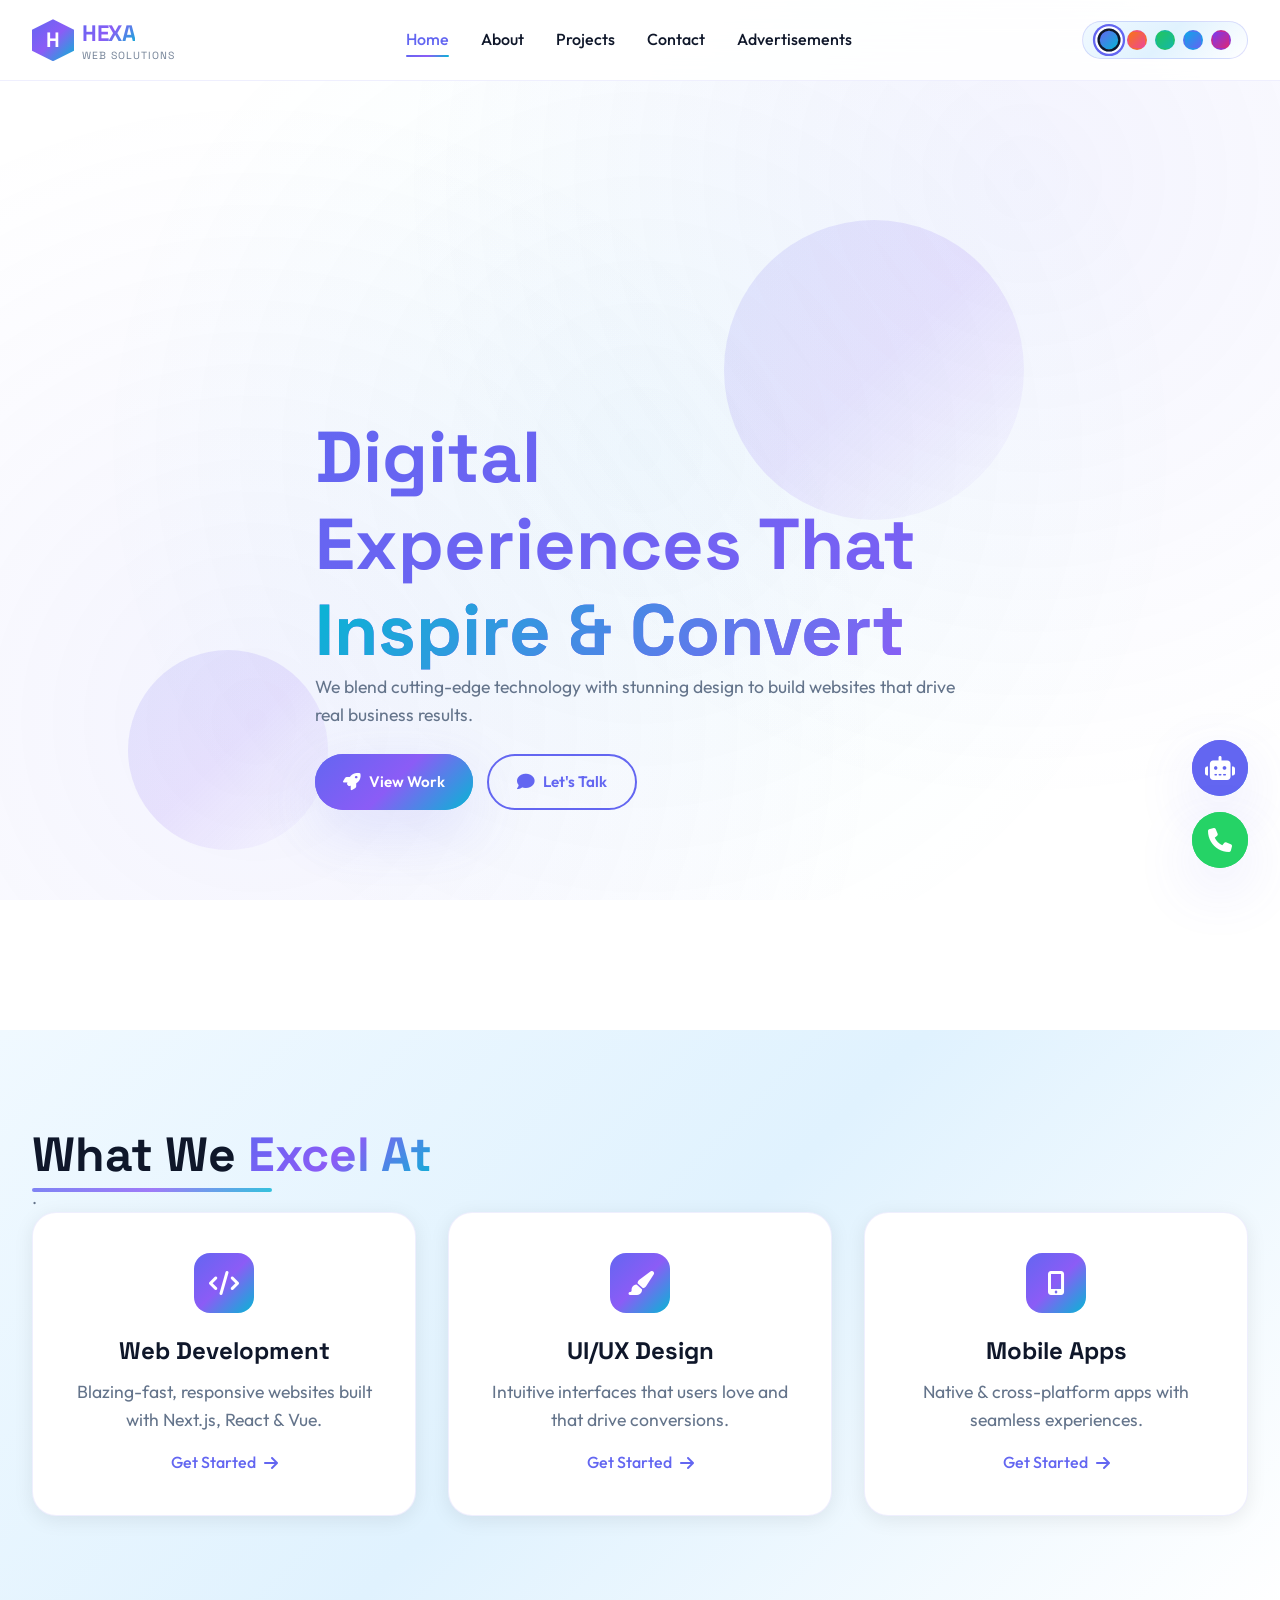
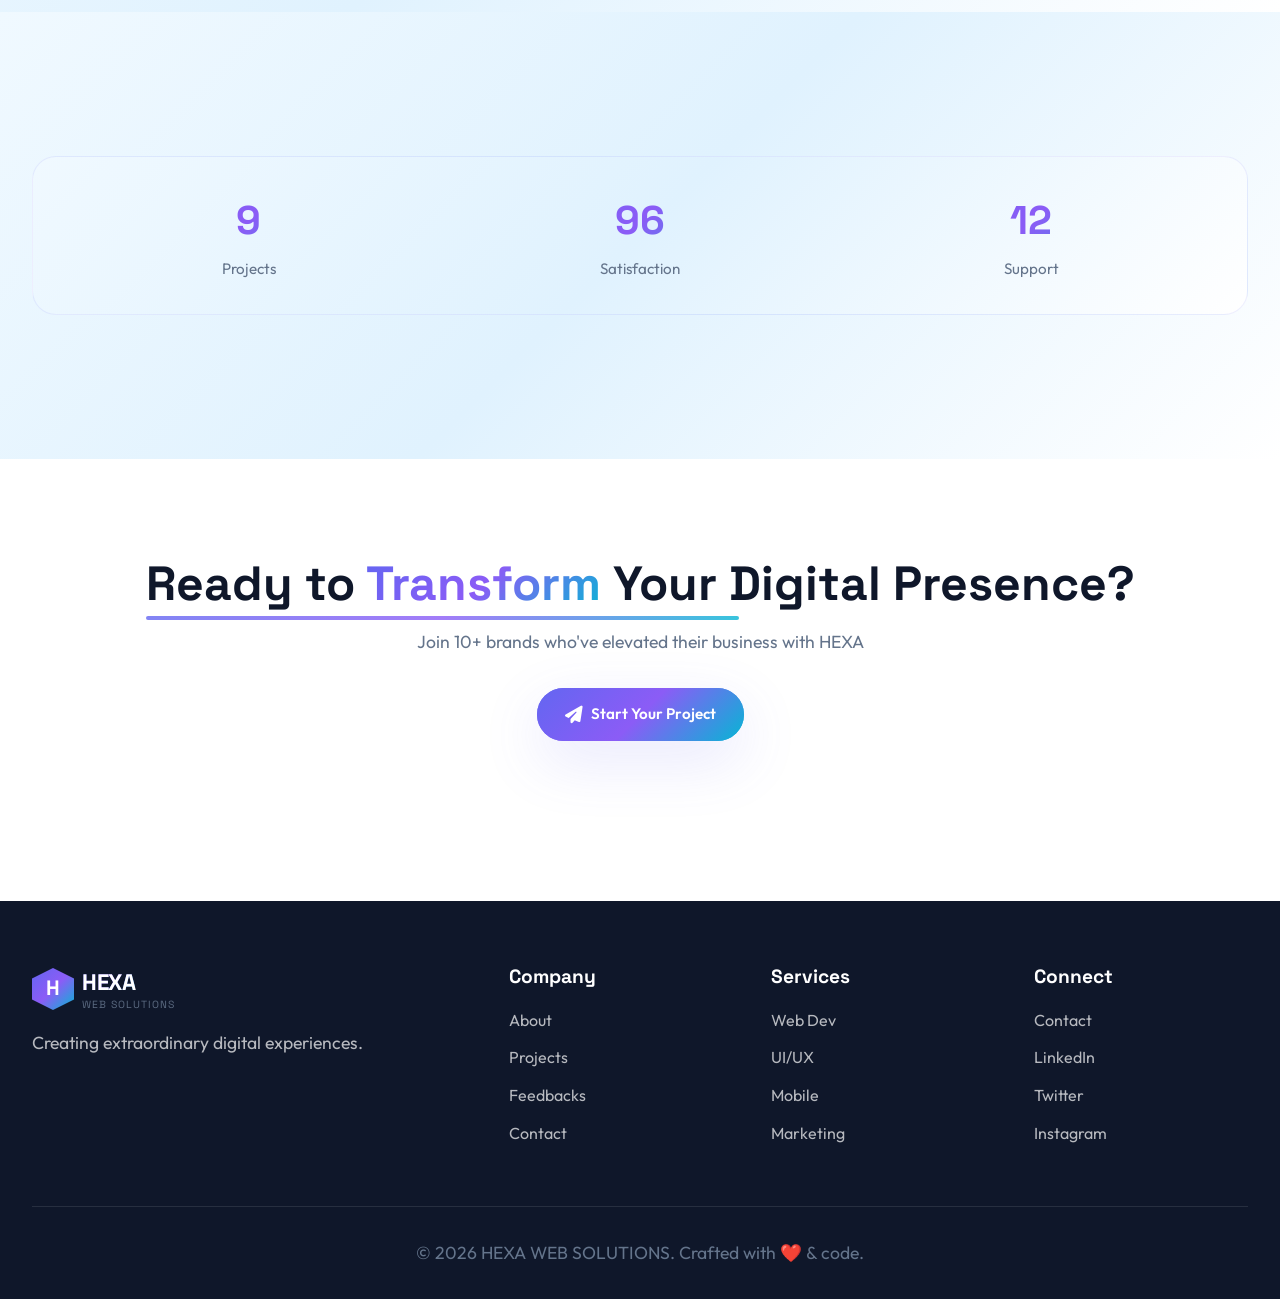
==== index.html @ c4df66e0 "Update index.html" ====
<!DOCTYPE html>
<html lang="en">
<head>
  <meta charset="UTF-8"/>
  <meta name="viewport" content="width=device-width, initial-scale=1.0"/>
  <title>HEXA WEB SOLUTIONS</title>
  <meta name="description" content="Creative web solutions that transform your digital presence."/>
  
  <!-- Fonts & Icons -->
  <link rel="stylesheet" href="https://cdnjs.cloudflare.com/ajax/libs/font-awesome/6.4.0/css/all.min.css"/>
  <link href="https://fonts.googleapis.com/css2?family=Outfit:wght@300;400;500;600;700;800&family=Space+Grotesk:wght@400;500;600;700&display=swap" rel="stylesheet"/>
  
  <!-- Styles -->
  <link rel="stylesheet" href="style.css"/>
  <link rel="icon" href="data:image/svg+xml,<svg xmlns='http://www.w3.org/2000/svg' viewBox='0 0 100 100'><polygon points='50,5 95,27 95,73 50,95 5,73 5,27' fill='%236366f1'/><text x='50' y='58' font-family='Arial' font-size='40' fill='white' text-anchor='middle' font-weight='bold'>H</text></svg>"/>
</head>
<body>
  <!-- Loader -->
  <div class="loader">
    <div class="loader-content">
      <div class="loader-logo"></div>
      <div class="loader-text">HEXA WEB SOLUTIONS</div>
    </div>
  </div>

  <!-- Animated Background -->
  <div class="particles"></div>

  <!-- Header with Custom CSS Logo -->
  <header>
    <div class="container">
      <nav>
        <a href="index.html" class="logo-custom">
          <div class="logo-hexagon"></div>
          <div>
            <span class="logo-text-custom">HEXA</span>
            <span class="logo-tagline">Web Solutions</span>
          </div>
        </a>
        <ul class="nav-links">
          <li><a href="index.html" class="active">Home</a></li>
          <li><a href="about.html">About</a></li>
          <li><a href="projects.html">Projects</a></li>
          <li><a href="contact.html">Contact</a></li>
         <li><a href="advertisements.html">Advertisements</a></li>
        </ul>
        <div class="theme-switcher" title="Theme: Press 1-5 or Ctrl+T">
          <div class="theme-dot aurora active" title="Aurora (1)"></div>
          <div class="theme-dot sunset" title="Sunset (2)"></div>
          <div class="theme-dot forest" title="Forest (3)"></div>
          <div class="theme-dot ocean" title="Ocean (4)"></div>
          <div class="theme-dot royal" title="Royal (5)"></div>
        </div>
        <div class="mobile-toggle">
          <span></span><span></span><span></span>
        </div>
      </nav>
    </div>
  </header>

  <!-- Streamlined Hero Section -->
  <section class="hero">
    <div class="hero-shapes">
      <div class="shape"></div>
      <div class="shape"></div>
    </div>
    <div class="container">
      <div class="hero-content-compact">
        <h1 data-animate>Digital Experiences That <span style="background:linear-gradient(135deg,var(--accent),var(--secondary));-webkit-background-clip:text;-webkit-text-fill-color:transparent">Inspire & Convert</span></h1>
        <p data-animate style="animation-delay:0.2s">We blend cutting-edge technology with stunning design to build websites that drive real business results.</p>
        <div class="hero-buttons-compact" data-animate style="animation-delay:0.4s">
          <a href="projects.html" class="btn btn-primary">
            <i class="fas fa-rocket"></i> View Work
          </a>
          <a href="contact.html" class="btn btn-secondary">
            <i class="fas fa-comment"></i> Let's Talk
          </a>
        </div>
      </div>
    </div>
  </section>

  <!-- Services Section -->
  <section class="services">
    <div class="container">
      <div class="section-header">
        <h2 data-animate>What We <span style="background:var(--gradient-1);-webkit-background-clip:text;-webkit-text-fill-color:transparent">Excel At</span></h2>
        <p data-animate style="animation-delay:0.2s">.</p>
      </div>
      <div class="grid">
        <div class="card service-card" data-animate>
          <div class="card-icon"><i class="fas fa-code"></i></div>
          <h3>Web Development</h3>
          <p>Blazing-fast, responsive websites built with Next.js, React & Vue.</p>
          <a href="contact.html" class="project-link">Get Started <i class="fas fa-arrow-right"></i></a>
        </div>
        <div class="card service-card" data-animate style="animation-delay:0.1s">
          <div class="card-icon"><i class="fas fa-paint-brush"></i></div>
          <h3>UI/UX Design</h3>
          <p>Intuitive interfaces that users love and that drive conversions.</p>
          <a href="contact.html" class="project-link">Get Started <i class="fas fa-arrow-right"></i></a>
        </div>
        <div class="card service-card" data-animate style="animation-delay:0.2s">
          <div class="card-icon"><i class="fas fa-mobile-alt"></i></div>
          <h3>Mobile Apps</h3>
          <p>Native & cross-platform apps with seamless experiences.</p>
          <a href="contact.html" class="project-link">Get Started <i class="fas fa-arrow-right"></i></a>
        </div>
      </div>
    </div>
  </section>

  <!-- Quick Stats (Compact) -->
  <section style="background:var(--gradient-2)">
    <div class="container">
      <div class="stats-bar" data-animate style="grid-template-columns:repeat(3,1fr)">
        <div class="stat-item">
          <div class="stat-number" data-count="10+">0</div>
          <div class="stat-label">Projects</div>
        </div>
        <div class="stat-item">
          <div class="stat-number" data-count="98%">0%</div>
          <div class="stat-label">Satisfaction</div>
        </div>
        <div class="stat-item">
          <div class="stat-number" data-count="13">0</div>
          <div class="stat-label">Support</div>
        </div>
      </div>
    </div>
  </section>

  <!-- CTA Section -->
  <section style="text-align:center">
    <div class="container">
      <div data-animate>
        <h2 style="margin-bottom:1rem">Ready to <span style="background:var(--gradient-1);-webkit-background-clip:text;-webkit-text-fill-color:transparent">Transform</span> Your Digital Presence?</h2>
        <p style="max-width:550px;margin:0 auto 2rem">Join 10+ brands who've elevated their business with HEXA</p>
        <a href="contact.html" class="btn btn-primary">
          <i class="fas fa-paper-plane"></i> Start Your Project
        </a>
      </div>
    </div>
  </section>

  <!-- Footer -->
  <footer>
    <div class="container">
      <div class="footer-content">
        <div class="footer-brand">
          <a href="index.html" class="logo-custom">
            <div class="logo-hexagon"></div>
            <div>
              <span class="logo-text-custom">HEXA</span>
              <span class="logo-tagline">Web Solutions</span>
            </div>
          </a>
          <p style="color:rgba(255,255,255,0.7);margin-top:1rem">Creating extraordinary digital experiences.</p>
        </div>
        <div class="footer-links">
          <h4>Company</h4>
          <ul>
            <li><a href="about.html">About</a></li>
            <li><a href="projects.html">Projects</a></li>
            <li><a href="feedbacks.html">Feedbacks</a></li>
            <li><a href="contact.html">Contact</a></li>
          </ul>
        </div>
        <div class="footer-links">
          <h4>Services</h4>
          <ul>
            <li><a href="about.html">Web Dev</a></li>
            <li><a href="about.html">UI/UX</a></li>
            <li><a href="about.html">Mobile</a></li>
            <li><a href="about.html">Marketing</a></li>
          </ul>
        </div>
        <div class="footer-links">
          <h4>Connect</h4>
          <ul>
            <li><a href="contact.html">Contact</a></li>
            <li><a href="#">LinkedIn</a></li>
            <li><a href="#">Twitter</a></li>
            <li><a href="#">Instagram</a></li>
          </ul>
        </div>
      </div>
      <div class="footer-bottom">
        <p>&copy; 2026 HEXA WEB SOLUTIONS. Crafted with ❤️ & code.</p>
      </div>
    </div>
  </footer>

  <!-- Floating Actions -->
  <div class="fab-container">
    <button class="fab chatbot"><i class="fas fa-robot"></i></button>
 <button class="fab whatsapp"><i class="fa fa-phone"></i></button>
  </div>

  <!-- Chatbot -->
  <div class="chatbot-modal">
    <div class="chatbot-header">
      <h4><i class="fas fa-robot"></i> HEXA Bot</h4>
      <button class="chatbot-close">&times;</button>
    </div>
    <div class="chatbot-body">
      <div class="chat-message bot">👋 Hi! I'm HEXA Bot. How can I help?</div>
    </div>
    <div class="chatbot-input">
      <input type="text" placeholder="Type..."/>
      <button><i class="fas fa-paper-plane"></i></button>
    </div>
  </div>

  <!-- Scripts -->
  <script src="themes.js"></script>
  <script src="script.js"></script>
</body>
</html>
---- style.css ----
/* ========================================
   HEXA WEB SOLUTIONS - COMPLETE STYLESHEET
   ======================================== */
@import url('https://fonts.googleapis.com/css2?family=Outfit:wght@300;400;500;600;700;800&family=Space+Grotesk:wght@400;500;600;700&display=swap');

/* ========== THEME VARIABLES ========== */
:root {
  --primary: #6366f1;
  --primary-dark: #4f46e5;
  --secondary: #8b5cf6;
  --accent: #06b6d4;
  --accent-2: #14b8a6;
  --dark: #0f172a;
  --light: #f8fafc;
  --white: #ffffff;
  --gray: #64748b;
  --success: #10b981;
  --warning: #f59e0b;
  --danger: #ef4444;
  --gradient-1: linear-gradient(135deg, #6366f1, #8b5cf6, #06b6d4);
  --gradient-2: linear-gradient(135deg, #f0f9ff, #e0f2fe, #ffffff);
  --gradient-3: linear-gradient(135deg, #6366f122, #8b5cf622, transparent);
  --shadow-sm: 0 2px 4px rgba(0,0,0,0.05);
  --shadow: 0 4px 20px rgba(0,0,0,0.08);
  --shadow-lg: 0 20px 60px rgba(99,102,241,0.15);
  --shadow-glow: 0 0 40px rgba(99,102,241,0.3);
  --primary-rgb: 99, 102, 241;
  --accent-rgb: 6, 182, 212;
  --radius: 16px;
  --radius-lg: 24px;
  --radius-xl: 32px;
  --transition: all 0.4s cubic-bezier(0.175, 0.885, 0.32, 1.275);
  --transition-sm: all 0.2s ease;
}

/* ========== THEME VARIANTS ========== */
[data-theme="sunset"] {
  --primary: #f97316; --primary-dark: #ea580c; --secondary: #ec4899; --accent: #fbbf24; --accent-2: #f59e0b;
  --dark: #1e1b4b; --gradient-1: linear-gradient(135deg, #f97316, #ec4899, #fbbf24);
  --gradient-2: linear-gradient(135deg, #fff7ed, #fef3c7, #ffffff);
  --gradient-3: linear-gradient(135deg, #f9731622, #ec489922, transparent);
  --shadow-glow: 0 0 40px rgba(249, 115, 22, 0.3); --shadow-lg: 0 20px 60px rgba(249, 115, 22, 0.15);
  --primary-rgb: 249, 115, 22; --accent-rgb: 251, 191, 36;
}
[data-theme="forest"] {
  --primary: #22c55e; --primary-dark: #16a34a; --secondary: #14b8a6; --accent: #84cc16; --accent-2: #65a30d;
  --dark: #022c22; --gradient-1: linear-gradient(135deg, #22c55e, #14b8a6, #84cc16);
  --gradient-2: linear-gradient(135deg, #f0fdf4, #dcfce7, #ffffff);
  --gradient-3: linear-gradient(135deg, #22c55e22, #14b8a622, transparent);
  --shadow-glow: 0 0 40px rgba(34, 197, 94, 0.3); --shadow-lg: 0 20px 60px rgba(34, 197, 94, 0.15);
  --primary-rgb: 34, 197, 94; --accent-rgb: 132, 204, 22;
}
[data-theme="ocean"] {
  --primary: #0ea5e9; --primary-dark: #0284c7; --secondary: #6366f1; --accent: #22d3ee; --accent-2: #06b6d4;
  --dark: #0c1929; --gradient-1: linear-gradient(135deg, #0ea5e9, #6366f1, #22d3ee);
  --gradient-2: linear-gradient(135deg, #f0f9ff, #e0f2fe, #ffffff);
  --gradient-3: linear-gradient(135deg, #0ea5e922, #6366f122, transparent);
  --shadow-glow: 0 0 40px rgba(14, 165, 233, 0.3); --shadow-lg: 0 20px 60px rgba(14, 165, 233, 0.15);
  --primary-rgb: 14, 165, 233; --accent-rgb: 34, 211, 238;
}
[data-theme="royal"] {
  --primary: #7c3aed; --primary-dark: #6d28d9; --secondary: #db2777; --accent: #f472b6; --accent-2: #ec4899;
  --dark: #1e1b3a; --gradient-1: linear-gradient(135deg, #7c3aed, #db2777, #f472b6);
  --gradient-2: linear-gradient(135deg, #faf5ff, #f3e8ff, #ffffff);
  --gradient-3: linear-gradient(135deg, #7c3aed22, #db277722, transparent);
  --shadow-glow: 0 0 40px rgba(124, 58, 237, 0.3); --shadow-lg: 0 20px 60px rgba(124, 58, 237, 0.15);
  --primary-rgb: 124, 58, 237; --accent-rgb: 244, 114, 182;
}

/* ========== RESET & BASE ========== */
* { margin: 0; padding: 0; box-sizing: border-box; }
html { scroll-behavior: smooth; }
body {
  font-family: 'Outfit', sans-serif;
  background: var(--white);
  color: var(--dark);
  line-height: 1.6;
  overflow-x: hidden;
  position: relative;
}
body::before {
  content: ''; position: fixed; top: 0; left: 0; width: 100%; height: 100%;
  background: radial-gradient(circle at 20% 80%, rgba(var(--primary-rgb), 0.08) 0%, transparent 50%),
              radial-gradient(circle at 80% 20%, rgba(var(--primary-rgb), 0.08) 0%, transparent 50%),
              radial-gradient(circle at 50% 50%, rgba(var(--accent-rgb), 0.05) 0%, transparent 70%);
  pointer-events: none; z-index: -1; transition: background 0.5s ease;
}
h1, h2, h3, h4, h5, h6 { font-family: 'Space Grotesk', sans-serif; font-weight: 700; line-height: 1.2; }
h1 { font-size: clamp(2.5rem, 8vw, 4.5rem); background: var(--gradient-1); -webkit-background-clip: text; -webkit-text-fill-color: transparent; background-clip: text; animation: gradientShift 8s ease infinite; background-size: 300% 300%; }
@keyframes gradientShift { 0%, 100% { background-position: 0% 50%; } 50% { background-position: 100% 50%; } }
h2 { font-size: clamp(2rem, 5vw, 3rem); color: var(--dark); position: relative; display: inline-block; }
h2::after { content: ''; position: absolute; bottom: -8px; left: 0; width: 60%; height: 4px; background: var(--gradient-1); border-radius: 2px; opacity: 0.8; }
p { color: var(--gray); font-size: 1.1rem; }
a { text-decoration: none; color: inherit; transition: var(--transition-sm); }

/* ========== LAYOUT ========== */
.container { max-width: 1400px; margin: 0 auto; padding: 0 2rem; }
section { padding: 6rem 0; }
.grid { display: grid; gap: 2rem; grid-template-columns: repeat(auto-fit, minmax(300px, 1fr)); }

/* ========== HEADER & NAV ========== */
header { position: fixed; top: 0; left: 0; right: 0; z-index: 1000; padding: 1rem 0; transition: var(--transition); background: rgba(255,255,255,0.9); backdrop-filter: blur(20px); border-bottom: 1px solid rgba(var(--primary-rgb), 0.1); }
header.scrolled { padding: 0.75rem 0; box-shadow: var(--shadow); }
nav { display: flex; justify-content: space-between; align-items: center; }
.logo-custom { display: flex; align-items: center; gap: 0.5rem; font-family: 'Space Grotesk', sans-serif; font-weight: 800; font-size: 1.4rem; text-decoration: none; color: var(--dark); }
.logo-hexagon { width: 42px; height: 42px; position: relative; display: flex; align-items: center; justify-content: center; background: var(--gradient-1); clip-path: polygon(50% 0%, 100% 25%, 100% 75%, 50% 100%, 0% 75%, 0% 25%); transition: var(--transition); box-shadow: var(--shadow-glow); }
.logo-hexagon::before { content: 'H'; color: white; font-weight: 800; font-size: 1.3rem; font-family: 'Space Grotesk', sans-serif; }
.logo-hexagon:hover { transform: rotate(30deg) scale(1.1); box-shadow: 0 0 60px rgba(var(--primary-rgb), 0.6); }
.logo-text-custom { background: var(--gradient-1); -webkit-background-clip: text; -webkit-text-fill-color: transparent; background-clip: text; letter-spacing: -0.5px; }
.logo-tagline { display: block; font-size: 0.65rem; font-weight: 400; color: var(--gray); letter-spacing: 1px; text-transform: uppercase; margin-top: -4px; opacity: 0.9; }
.nav-links { display: flex; gap: 2rem; list-style: none; }
.nav-links a { font-weight: 500; position: relative; padding: 0.5rem 0; color: var(--dark); }
.nav-links a::after { content: ''; position: absolute; bottom: 0; left: 0; width: 0; height: 2px; background: var(--gradient-1); transition: var(--transition-sm); border-radius: 2px; }
.nav-links a:hover::after, .nav-links a.active::after { width: 100%; }
.nav-links a:hover, .nav-links a.active { color: var(--primary); }
.theme-switcher { display: flex; align-items: center; gap: 0.5rem; padding: 0.5rem 1rem; border-radius: 50px; background: var(--gradient-2); border: 1px solid rgba(var(--primary-rgb), 0.2); }
.theme-dot { width: 20px; height: 20px; border-radius: 50%; cursor: pointer; border: 2px solid transparent; transition: var(--transition-sm); }
.theme-dot.active { border-color: var(--dark); transform: scale(1.15); box-shadow: 0 0 0 2px var(--white), 0 0 0 4px var(--primary); }
.theme-dot.aurora { background: linear-gradient(135deg, #6366f1, #06b6d4); }
.theme-dot.sunset { background: linear-gradient(135deg, #f97316, #ec4899); }
.theme-dot.forest { background: linear-gradient(135deg, #22c55e, #14b8a6); }
.theme-dot.ocean { background: linear-gradient(135deg, #0ea5e9, #6366f1); }
.theme-dot.royal { background: linear-gradient(135deg, #7c3aed, #db2777); }
.mobile-toggle { display: none; flex-direction: column; gap: 5px; cursor: pointer; padding: 0.5rem; }
.mobile-toggle span { width: 25px; height: 3px; background: var(--dark); border-radius: 3px; transition: var(--transition-sm); }

/* ========== HERO ========== */
.hero { min-height: 100vh; display: flex; align-items: center; padding: 8rem 0 4rem; position: relative; overflow: hidden; }
.hero-content-compact { max-width: 650px; animation: fadeInUp 1s ease; }
@keyframes fadeInUp { from { opacity: 0; transform: translateY(40px); } to { opacity: 1; transform: translateY(0); } }
.hero-buttons-compact { display: flex; gap: 0.875rem; flex-wrap: wrap; margin-top: 1.5rem; }
.hero-shapes { position: absolute; width: 100%; height: 100%; top: 0; left: 0; pointer-events: none; }
.shape { position: absolute; border-radius: 50%; background: var(--gradient-3); animation: pulse 4s ease-in-out infinite; }
.shape:nth-child(1) { width: 300px; height: 300px; top: 10%; right: 20%; animation-delay: 0s; }
.shape:nth-child(2) { width: 200px; height: 200px; bottom: 20%; left: 10%; animation-delay: 2s; }
@keyframes pulse { 0%, 100% { transform: scale(1); opacity: 0.5; } 50% { transform: scale(1.2); opacity: 0.8; } }

/* ========== BUTTONS ========== */
.btn { display: inline-flex; align-items: center; gap: 0.5rem; padding: 0.875rem 1.75rem; border-radius: 50px; font-weight: 600; font-size: 0.95rem; cursor: pointer; transition: var(--transition); border: none; position: relative; overflow: hidden; }
.btn::before { content: ''; position: absolute; top: 0; left: -100%; width: 100%; height: 100%; background: var(--gradient-1); transition: var(--transition); z-index: -1; }
.btn-primary { background: var(--gradient-1); color: white; box-shadow: var(--shadow-lg); }
.btn-primary:hover { transform: translateY(-3px); box-shadow: 0 25px 80px rgba(var(--primary-rgb), 0.4); }
.btn-primary::before { left: 0; }
.btn-secondary { background: transparent; color: var(--primary); border: 2px solid var(--primary); }
.btn-secondary:hover { background: var(--primary); color: white; transform: translateY(-3px); }
.btn i { font-size: 1.1rem; }

/* ========== STATS ========== */
.stats-bar { display: grid; grid-template-columns: repeat(3, 1fr); gap: 1.5rem; padding: 2rem; background: var(--gradient-2); border-radius: var(--radius-lg); margin: 3rem 0; border: 1px solid rgba(var(--primary-rgb), 0.1); }
.stat-item { text-align: center; }
.stat-number { font-size: 2.5rem; font-weight: 700; background: var(--gradient-1); -webkit-background-clip: text; -webkit-text-fill-color: transparent; font-family: 'Space Grotesk', sans-serif; }
.stat-label { color: var(--gray); font-size: 0.95rem; margin-top: 0.25rem; }

/* ========== CARDS ========== */
.card { background: var(--white); border-radius: var(--radius-lg); padding: 2rem; box-shadow: var(--shadow); transition: var(--transition); border: 1px solid rgba(var(--primary-rgb), 0.1); position: relative; overflow: hidden; }
.card::before { content: ''; position: absolute; top: 0; left: 0; right: 0; height: 4px; background: var(--gradient-1); transform: scaleX(0); transition: var(--transition-sm); transform-origin: left; }
.card:hover { transform: translateY(-8px); box-shadow: var(--shadow-lg); }
.card:hover::before { transform: scaleX(1); }
.card-icon { width: 60px; height: 60px; border-radius: 16px; background: var(--gradient-1); display: flex; align-items: center; justify-content: center; margin-bottom: 1.5rem; font-size: 1.5rem; color: white; }
.card h3 { font-size: 1.5rem; margin-bottom: 0.75rem; color: var(--dark); }
.services { background: var(--gradient-2); }
.service-card { text-align: center; padding: 2.5rem 2rem; }
.service-card .card-icon { margin: 0 auto 1.5rem; }
.project-link { display: inline-flex; align-items: center; gap: 0.5rem; color: var(--primary); font-weight: 500; margin-top: 1rem; }
.project-link:hover { gap: 0.75rem; }

/* ========== PROJECTS ========== */
.project-filters { display: flex; justify-content: center; gap: 0.75rem; flex-wrap: wrap; margin-bottom: 2.5rem; }
.filter-btn { padding: 0.625rem 1.5rem; border-radius: 25px; border: 2px solid rgba(var(--primary-rgb), 0.3); background: transparent; color: var(--dark); font-weight: 500; cursor: pointer; transition: var(--transition-sm); font-size: 0.9rem; }
.filter-btn.active, .filter-btn:hover { background: var(--gradient-1); color: white; border-color: transparent; transform: translateY(-2px); }
.project-grid { display: grid; grid-template-columns: repeat(auto-fit, minmax(320px, 1fr)); gap: 2rem; }
.project-card { border-radius: var(--radius-lg); overflow: hidden; background: var(--white); border: 1px solid rgba(var(--primary-rgb), 0.1); transition: var(--transition); position: relative; }
.project-card:hover { transform: translateY(-8px); box-shadow: var(--shadow-lg); border-color: var(--primary); }
.project-thumb { position: relative; height: 220px; background: var(--gradient-1); display: flex; align-items: center; justify-content: center; color: white; font-size: 3.5rem; overflow: hidden; }
.project-thumb::after { content: ''; position: absolute; inset: 0; background: linear-gradient(to top, rgba(15,23,42,0.9), transparent 60%); opacity: 0; transition: var(--transition-sm); }
.project-card:hover .project-thumb::after { opacity: 1; }
.project-overlay { position: absolute; bottom: 0; left: 0; right: 0; padding: 1.5rem; color: white; transform: translateY(20px); opacity: 0; transition: var(--transition); }
.project-card:hover .project-overlay { transform: translateY(0); opacity: 1; }
.project-overlay h4 { font-size: 1.3rem; margin-bottom: 0.5rem; }
.project-overlay p { color: rgba(255,255,255,0.9); font-size: 0.95rem; margin-bottom: 1rem; }
.project-overlay .btn { padding: 0.5rem 1.25rem; font-size: 0.85rem; background: white; color: var(--primary); }
.project-info { padding: 1.5rem; }
.project-info h3 { font-size: 1.3rem; color: var(--dark); margin-bottom: 0.75rem; }
.project-info p { font-size: 0.95rem; margin-bottom: 1rem; }
.project-meta { display: flex; gap: 1rem; flex-wrap: wrap; margin-bottom: 1rem; }
.project-meta span { padding: 0.25rem 0.75rem; background: rgba(var(--primary-rgb), 0.1); color: var(--primary); border-radius: 15px; font-size: 0.8rem; font-weight: 500; }

/* ========== CONTACT ========== */
.contact-hero { text-align: center; padding: 2rem 0 4rem; }
.contact-grid { display: grid; grid-template-columns: 1fr 1.2fr; gap: 4rem; align-items: start; }
.contact-sidebar { position: sticky; top: 100px; display: flex; flex-direction: column; gap: 2rem; }
.contact-cards { display: grid; gap: 1rem; }
.contact-card { display: flex; align-items: flex-start; gap: 1.25rem; padding: 1.25rem; border-radius: var(--radius); background: var(--white); border: 1px solid rgba(var(--primary-rgb), 0.1); transition: var(--transition); cursor: pointer; }
.contact-card:hover { transform: translateX(6px); border-color: var(--primary); box-shadow: var(--shadow); }
.contact-card-icon { width: 48px; height: 48px; border-radius: 14px; background: var(--gradient-1); display: flex; align-items: center; justify-content: center; color: white; font-size: 1.2rem; flex-shrink: 0; }
.contact-card-info span:first-child { display: block; font-weight: 600; color: var(--dark); margin-bottom: 0.25rem; }
.contact-card-info span:last-child { color: var(--gray); font-size: 0.95rem; }
.contact-form { background: var(--white); border-radius: var(--radius-lg); padding: 2.5rem; box-shadow: var(--shadow); border: 1px solid rgba(var(--primary-rgb), 0.1); }
.contact-form h3 { margin-bottom: 1.5rem; color: var(--dark); }
.form-row { display: grid; grid-template-columns: 1fr 1fr; gap: 1.5rem; }
.form-group { margin-bottom: 1.25rem; }
.form-group label { display: block; margin-bottom: 0.5rem; font-weight: 500; color: var(--dark); font-size: 0.95rem; }
.form-group input, .form-group select, .form-group textarea { width: 100%; padding: 1rem 1.25rem; border: 2px solid rgba(var(--primary-rgb), 0.2); border-radius: 12px; font-size: 1rem; font-family: inherit; transition: var(--transition-sm); background: var(--white); }
.form-group input:focus, .form-group select:focus, .form-group textarea:focus { outline: none; border-color: var(--primary); box-shadow: 0 0 0 4px rgba(var(--primary-rgb), 0.1); }
.form-group textarea { min-height: 140px; resize: vertical; }
.file-upload { border: 2px dashed rgba(var(--primary-rgb), 0.3); border-radius: 12px; padding: 1.5rem; text-align: center; cursor: pointer; transition: var(--transition-sm); background: var(--gradient-2); }
.file-upload:hover { border-color: var(--primary); background: rgba(var(--primary-rgb), 0.05); }
.file-upload input { display: none; }
.file-upload-icon { font-size: 2rem; color: var(--primary); margin-bottom: 0.5rem; }
.file-upload-text { color: var(--gray); font-size: 0.9rem; }
.file-upload-name { margin-top: 0.75rem; color: var(--dark); font-weight: 500; font-size: 0.9rem; }
.form-actions { display: flex; gap: 1rem; margin-top: 1.5rem; flex-wrap: wrap; }
.btn-submit { flex: 1; min-width: 200px; justify-content: center; }
.btn-reset { padding: 1rem 2rem; border-radius: 50px; background: transparent; color: var(--gray); border: 2px solid rgba(var(--primary-rgb), 0.3); font-weight: 500; cursor: pointer; transition: var(--transition-sm); }
.btn-reset:hover { border-color: var(--primary); color: var(--primary); }
.quick-contact { background: var(--gradient-2); border-radius: var(--radius-lg); padding: 1.75rem; border: 1px solid rgba(var(--primary-rgb), 0.1); }
.quick-contact h4 { margin-bottom: 1.25rem; color: var(--dark); }
.quick-links { display: flex; flex-direction: column; gap: 0.875rem; }
.quick-link { display: flex; align-items: center; gap: 1rem; padding: 0.75rem; border-radius: 12px; transition: var(--transition-sm); }
.quick-link:hover { background: rgba(var(--primary-rgb), 0.1); }
.quick-link i { width: 36px; height: 36px; border-radius: 10px; background: var(--gradient-1); display: flex; align-items: center; justify-content: center; color: white; font-size: 1rem; }
.quick-link-text span:first-child { display: block; font-weight: 500; color: var(--dark); font-size: 0.95rem; }
.quick-link-text span:last-child { color: var(--gray); font-size: 0.9rem; }
.social-proof { text-align: center; padding: 1.5rem; background: var(--white); border-radius: var(--radius-lg); border: 1px solid rgba(var(--primary-rgb), 0.1); }
.social-proof p { margin-bottom: 1rem; color: var(--dark); font-weight: 500; }
.trust-badges { display: flex; justify-content: center; gap: 1rem; flex-wrap: wrap; }
.trust-badge { display: flex; align-items: center; gap: 0.5rem; padding: 0.5rem 1rem; border-radius: 25px; background: var(--gradient-2); font-size: 0.85rem; border: 1px solid rgba(var(--primary-rgb), 0.2); }
.trust-badge i { color: var(--success); }
.contact-map { background: var(--gradient-2); border-radius: var(--radius-lg); height: 280px; display: flex; align-items: center; justify-content: center; border: 2px dashed rgba(var(--primary-rgb), 0.3); position: relative; overflow: hidden; }
.contact-map::before { content: ''; position: absolute; width: 200%; height: 200%; background: radial-gradient(circle, rgba(var(--primary-rgb), 0.1) 0%, transparent 70%); animation: pulse 3s ease-in-out infinite; }
.contact-map i { font-size: 3rem; color: var(--primary); z-index: 1; }
.contact-map-text { position: absolute; bottom: 1rem; left: 50%; transform: translateX(-50%); color: var(--gray); font-size: 0.9rem; z-index: 1; }

/* ========== FEEDBACKS ========== */
.feedback-hero { text-align: center; padding: 2rem 0 4rem; }
.feedback-grid { display: grid; grid-template-columns: repeat(auto-fit, minmax(350px, 1fr)); gap: 2rem; margin-bottom: 4rem; }
.feedback-card { background: var(--white); border-radius: var(--radius-lg); padding: 2rem; border: 1px solid rgba(var(--primary-rgb), 0.1); transition: var(--transition); position: relative; }
.feedback-card:hover { transform: translateY(-6px); box-shadow: var(--shadow-lg); border-color: var(--primary); }
.feedback-card::before { content: '"'; position: absolute; top: 1rem; right: 1.5rem; font-size: 4rem; color: rgba(var(--primary-rgb), 0.1); font-family: Georgia, serif; line-height: 1; }
.feedback-header { display: flex; align-items: center; gap: 1rem; margin-bottom: 1.25rem; }
.feedback-avatar { width: 56px; height: 56px; border-radius: 50%; background: var(--gradient-1); display: flex; align-items: center; justify-content: center; color: white; font-weight: 700; font-size: 1.3rem; flex-shrink: 0; }
.feedback-info h4 { color: var(--dark); font-size: 1.15rem; margin-bottom: 0.125rem; }
.feedback-info span { color: var(--gray); font-size: 0.9rem; }
.feedback-rating { color: #fbbf24; font-size: 1rem; margin-bottom: 1rem; }
.feedback-text { color: var(--dark); line-height: 1.7; font-style: italic; }
.feedback-meta { display: flex; align-items: center; gap: 1rem; margin-top: 1.5rem; padding-top: 1.25rem; border-top: 1px solid rgba(var(--primary-rgb), 0.1); font-size: 0.85rem; color: var(--gray); }
.feedback-meta i { color: var(--success); }
.video-testimonial { background: var(--gradient-2); border-radius: var(--radius-xl); padding: 3rem 2rem; text-align: center; margin: 3rem 0; border: 1px solid rgba(var(--primary-rgb), 0.1); }
.video-placeholder { max-width: 700px; margin: 0 auto 2rem; aspect-ratio: 16/9; background: linear-gradient(135deg, var(--primary), var(--secondary)); border-radius: var(--radius-lg); display: flex; align-items: center; justify-content: center; cursor: pointer; position: relative; overflow: hidden; transition: var(--transition); }
.video-placeholder:hover { transform: scale(1.02); box-shadow: var(--shadow-lg); }
.video-placeholder::after { content: ''; position: absolute; width: 80px; height: 80px; border-radius: 50%; background: rgba(255,255,255,0.95); }
.video-placeholder::before { content: '▶'; position: absolute; font-size: 2rem; color: var(--primary); margin-left: 4px; z-index: 1; }
.video-testimonial h4 { font-size: 1.5rem; color: var(--dark); margin-bottom: 0.75rem; }
.video-testimonial p { max-width: 600px; margin: 0 auto; }

/* ========== FAQ & TIMELINE ========== */
.faq-container { max-width: 800px; margin: 0 auto; }
.faq-item { margin-bottom: 1rem; border-radius: var(--radius); border: 1px solid rgba(var(--primary-rgb), 0.2); overflow: hidden; }
.faq-question { padding: 1.25rem 1.5rem; background: var(--white); display: flex; justify-content: space-between; align-items: center; cursor: pointer; font-weight: 600; color: var(--dark); transition: var(--transition-sm); }
.faq-question:hover { background: var(--gradient-2); }
.faq-question i { transition: transform 0.3s ease; }
.faq-item.active .faq-question i { transform: rotate(180deg); }
.faq-answer { padding: 0 1.5rem; max-height: 0; overflow: hidden; transition: max-height 0.3s ease, padding 0.3s ease; background: var(--gradient-2); color: var(--gray); }
.faq-item.active .faq-answer { padding: 1rem 1.5rem 1.5rem; max-height: 500px; }
.timeline { position: relative; max-width: 800px; margin: 4rem auto 0; padding-left: 30px; }
.timeline::before { content: ''; position: absolute; left: 0; top: 0; height: 100%; width: 3px; background: var(--gradient-1); border-radius: 3px; }
.timeline-item { position: relative; padding: 1.5rem 0 1.5rem 2rem; margin-bottom: 2rem; }
.timeline-item::before { content: ''; position: absolute; left: -34px; top: 2rem; width: 16px; height: 16px; border-radius: 50%; background: var(--white); border: 3px solid var(--primary); box-shadow: 0 0 0 4px rgba(var(--primary-rgb), 0.1); z-index: 1; }
.timeline-year { display: inline-block; padding: 0.25rem 0.75rem; background: var(--gradient-1); color: white; border-radius: 20px; font-weight: 600; font-size: 0.85rem; margin-bottom: 0.75rem; }
.timeline-title { font-size: 1.2rem; color: var(--dark); margin-bottom: 0.5rem; }
.timeline-desc { color: var(--gray); font-size: 1rem; }

/* ========== TEAM & VALUES ========== */
.team-grid { display: grid; grid-template-columns: repeat(auto-fit, minmax(250px, 1fr)); gap: 2rem; margin-top: 3rem; }
.team-card { text-align: center; padding: 2rem 1.5rem; border-radius: var(--radius-lg); background: var(--white); border: 1px solid rgba(var(--primary-rgb), 0.1); transition: var(--transition); }
.team-card:hover { transform: translateY(-8px); box-shadow: var(--shadow-lg); border-color: var(--primary); }
.team-avatar { width: 120px; height: 120px; border-radius: 50%; margin: 0 auto 1.25rem; background: var(--gradient-1); display: flex; align-items: center; justify-content: center; color: white; font-size: 2.5rem; font-weight: 700; position: relative; overflow: hidden; }
.team-avatar::after { content: ''; position: absolute; inset: 0; background: linear-gradient(135deg, transparent 40%, rgba(255,255,255,0.3) 60%); transform: translateX(-100%); transition: transform 0.6s ease; }
.team-card:hover .team-avatar::after { transform: translateX(100%); }
.team-name { font-size: 1.3rem; color: var(--dark); margin-bottom: 0.25rem; }
.team-role { color: var(--primary); font-weight: 500; margin-bottom: 1rem; display: block; }
.team-social { display: flex; justify-content: center; gap: 0.75rem; }
.team-social a { width: 36px; height: 36px; border-radius: 10px; background: var(--gradient-2); display: flex; align-items: center; justify-content: center; color: var(--primary); transition: var(--transition-sm); }
.team-social a:hover { background: var(--gradient-1); color: white; transform: translateY(-3px); }
.values-grid { display: grid; grid-template-columns: repeat(auto-fit, minmax(200px, 1fr)); gap: 1.5rem; margin-top: 2rem; }
.value-card { text-align: center; padding: 1.5rem; border-radius: var(--radius); background: var(--gradient-2); border: 1px solid rgba(var(--primary-rgb), 0.1); }
.value-icon { font-size: 2rem; margin-bottom: 1rem; background: var(--gradient-1); -webkit-background-clip: text; -webkit-text-fill-color: transparent; }
.value-title { font-weight: 600; color: var(--dark); margin-bottom: 0.5rem; }
.value-desc { font-size: 0.9rem; color: var(--gray); }

/* ========== FOOTER ========== */
footer { background: var(--dark); color: var(--light); padding: 4rem 0 2rem; margin-top: 4rem; }
.footer-content { display: grid; grid-template-columns: 2fr 1fr 1fr 1fr; gap: 3rem; margin-bottom: 3rem; }
.footer-brand .logo-custom { margin-bottom: 1rem; }
.footer-brand .logo-text-custom { -webkit-text-fill-color: white; }
.footer-brand p { color: rgba(255,255,255,0.7); margin-bottom: 1.5rem; }
.footer-links h4 { color: white; margin-bottom: 1.25rem; font-size: 1.2rem; }
.footer-links ul { list-style: none; }
.footer-links li { margin-bottom: 0.75rem; }
.footer-links a { color: rgba(255,255,255,0.7); transition: var(--transition-sm); }
.footer-links a:hover { color: var(--accent); transform: translateX(4px); }
.footer-bottom { text-align: center; padding-top: 2rem; border-top: 1px solid rgba(255,255,255,0.1); color: rgba(255,255,255,0.6); font-size: 0.95rem; }

/* ========== FLOATING & CHATBOT ========== */
.fab-container { position: fixed; bottom: 2rem; right: 2rem; display: flex; flex-direction: column; gap: 1rem; z-index: 9999; }
.fab { width: 56px; height: 56px; border-radius: 50%; display: flex; align-items: center; justify-content: center; color: white; font-size: 1.5rem; box-shadow: var(--shadow-lg); transition: var(--transition); cursor: pointer; border: none; position: relative; overflow: hidden; }
.fab::before { content: ''; position: absolute; top: 0; left: 0; width: 100%; height: 100%; background: var(--gradient-1); z-index: -1; transition: var(--transition); }
.fab:hover { transform: translateY(-4px) scale(1.05); box-shadow: 0 25px 80px rgba(var(--primary-rgb), 0.5); }
.fab.whatsapp { background: #25D366; }
.fab.whatsapp::before { background: #25D366; }
.fab.chatbot { background: var(--primary); }
.chatbot-modal { position: fixed; bottom: 90px; right: 2rem; width: 380px; max-height: 500px; background: white; border-radius: var(--radius-lg); box-shadow: var(--shadow-lg); display: none; flex-direction: column; overflow: hidden; z-index: 9998; animation: slideUp 0.3s ease; border: 1px solid rgba(var(--primary-rgb), 0.2); }
@keyframes slideUp { from { opacity: 0; transform: translateY(20px); } to { opacity: 1; transform: translateY(0); } }
.chatbot-modal.active { display: flex; }
.chatbot-header { padding: 1.25rem 1.5rem; background: var(--gradient-1); color: white; display: flex; align-items: center; justify-content: space-between; }
.chatbot-header h4 { display: flex; align-items: center; gap: 0.5rem; font-size: 1.1rem; }
.chatbot-close { background: none; border: none; color: white; font-size: 1.5rem; cursor: pointer; opacity: 0.9; transition: var(--transition-sm); }
.chatbot-close:hover { opacity: 1; transform: rotate(90deg); }
.chatbot-body { flex: 1; padding: 1.5rem; overflow-y: auto; display: flex; flex-direction: column; gap: 1rem; background: var(--light); }
.chat-message { max-width: 85%; padding: 0.875rem 1.25rem; border-radius: 18px; font-size: 0.95rem; line-height: 1.5; }
.chat-message.bot { align-self: flex-start; background: white; border-bottom-left-radius: 6px; box-shadow: var(--shadow-sm); }
.chat-message.user { align-self: flex-end; background: var(--gradient-1); color: white; border-bottom-right-radius: 6px; }
.chatbot-input { padding: 1rem 1.5rem; border-top: 1px solid rgba(0,0,0,0.08); display: flex; gap: 0.75rem; background: white; }
.chatbot-input input { flex: 1; padding: 0.875rem 1.25rem; border: 2px solid rgba(var(--primary-rgb), 0.2); border-radius: 25px; font-size: 0.95rem; outline: none; transition: var(--transition-sm); }
.chatbot-input input:focus { border-color: var(--primary); }
.chatbot-input button { width: 40px; height: 40px; border-radius: 50%; background: var(--gradient-1); border: none; color: white; cursor: pointer; display: flex; align-items: center; justify-content: center; transition: var(--transition-sm); }
.chatbot-input button:hover { transform: scale(1.05); }

/* ========== LOADER & ANIMATIONS ========== */
.loader { position: fixed; top: 0; left: 0; width: 100%; height: 100%; background: var(--white); display: flex; align-items: center; justify-content: center; z-index: 10000; transition: opacity 0.5s ease, visibility 0.5s ease; }
.loader.hidden { opacity: 0; visibility: hidden; }
.loader-content { text-align: center; }
.loader-logo { width: 80px; height: 80px; border-radius: 50%; border: 4px solid var(--primary); border-top-color: transparent; animation: spin 1s linear infinite; margin: 0 auto 1.5rem; }
@keyframes spin { to { transform: rotate(360deg); } }
.loader-text { font-family: 'Space Grotesk', sans-serif; font-weight: 600; background: var(--gradient-1); -webkit-background-clip: text; -webkit-text-fill-color: transparent; font-size: 1.2rem; }
.success-message { position: fixed; top: 2rem; right: 2rem; padding: 1rem 1.5rem; background: var(--success); color: white; border-radius: 12px; box-shadow: var(--shadow-lg); display: flex; align-items: center; gap: 0.75rem; z-index: 10001; animation: slideIn 0.3s ease, fadeOut 0.5s ease 2.5s forwards; max-width: 350px; }
@keyframes slideIn { from { opacity: 0; transform: translateX(100px); } to { opacity: 1; transform: translateX(0); } }
@keyframes fadeOut { to { opacity: 0; transform: translateX(100px); } }
[data-animate] { opacity: 0; transform: translateY(30px); transition: opacity 0.6s ease, transform 0.6s ease; }
[data-animate].animated { opacity: 1; transform: translateY(0); }

/* ========== RESPONSIVE ========== */
@media (max-width: 1024px) {
  .hero { text-align: center; padding-top: 6rem; }
  .hero-content-compact { margin: 0 auto; }
  .hero-buttons-compact { justify-content: center; }
  .contact-grid { grid-template-columns: 1fr; }
  .contact-sidebar { position: static; }
  .form-row { grid-template-columns: 1fr; }
  .feedback-grid { grid-template-columns: 1fr; }
}
@media (max-width: 768px) {
  .nav-links { position: fixed; top: 80px; left: 0; right: 0; background: white; flex-direction: column; padding: 2rem; gap: 1rem; box-shadow: var(--shadow); transform: translateY(-150%); transition: var(--transition); z-index: 999; }
  .nav-links.active { transform: translateY(0); }
  .mobile-toggle { display: flex; }
  .footer-content { grid-template-columns: 1fr; text-align: center; }
  .footer-links ul { display: flex; flex-wrap: wrap; justify-content: center; gap: 1rem; }
  .chatbot-modal { width: calc(100vw - 2rem); right: 1rem; bottom: 80px; }
  section { padding: 4rem 0; }
  .theme-switcher { display: none; }
  .stats-bar { grid-template-columns: 1fr; }
  .form-actions { flex-direction: column; }
  .btn-submit, .btn-reset { width: 100%; }
  .project-grid { grid-template-columns: 1fr; }
}

/* ========== SCROLLBAR ========== */
::-webkit-scrollbar { width: 8px; }
::-webkit-scrollbar-track { background: var(--light); }
::-webkit-scrollbar-thumb { background: var(--primary); border-radius: 4px; }
::-webkit-scrollbar-thumb:hover { background: var(--primary-dark); }

/* ========== MOBILE RESPONSIVENESS FIXES ========== */
@media (max-width: 768px) {
  /* Prevent horizontal overflow & adjust container padding */
  .container { padding: 0 1rem; }
  section { padding: 4rem 0; }
  
  /* Force single column for grids on mobile */
  .grid, 
  .feedback-grid, 
  .team-grid { grid-template-columns: 1fr !important; gap: 1.5rem; }
  
  /* Keep values grid as 2 columns (looks better on mobile) */
  .values-grid { grid-template-columns: 1fr 1fr !important; gap: 1rem; }
  
  /* Fix timeline alignment & dots on mobile */
  .timeline { margin: 2rem auto 0; padding-left: 20px; }
  .timeline-item { padding: 1rem 0 1rem 1.5rem; }
  .timeline-item::before { left: -24px; width: 12px; height: 12px; top: 1.25rem; }
  .timeline-year { font-size: 0.75rem; padding: 0.2rem 0.6rem; }
  
  /* Fix video testimonial overflow */
  .video-placeholder { max-width: 100%; margin: 0 auto 1.5rem; border-radius: 16px; }
  .video-placeholder::after { width: 60px; height: 60px; }
  .video-placeholder::before { font-size: 1.5rem; }
  
  /* Adjust feedback card quote mark */
  .feedback-card::before { font-size: 3rem; top: 0.5rem; right: 1rem; }
  
  /* Stats bar spacing */
  .stats-bar { padding: 1.5rem 1rem; gap: 1.5rem; margin: 2rem 0; }
  .stat-number { font-size: 2rem; }
  .stat-label { font-size: 0.85rem; }
}

@media (max-width: 480px) {
  h1 { font-size: 2rem !important; line-height: 1.2; }
  h2 { font-size: 1.6rem !important; }
  .hero { padding: 7rem 0 3rem; min-height: auto; }
  .values-grid { grid-template-columns: 1fr !important; }
  .team-avatar { width: 90px; height: 90px; font-size: 2rem; }
  .feedback-card { padding: 1.5rem; }
  .contact-card { padding: 1rem; gap: 1rem; }
}
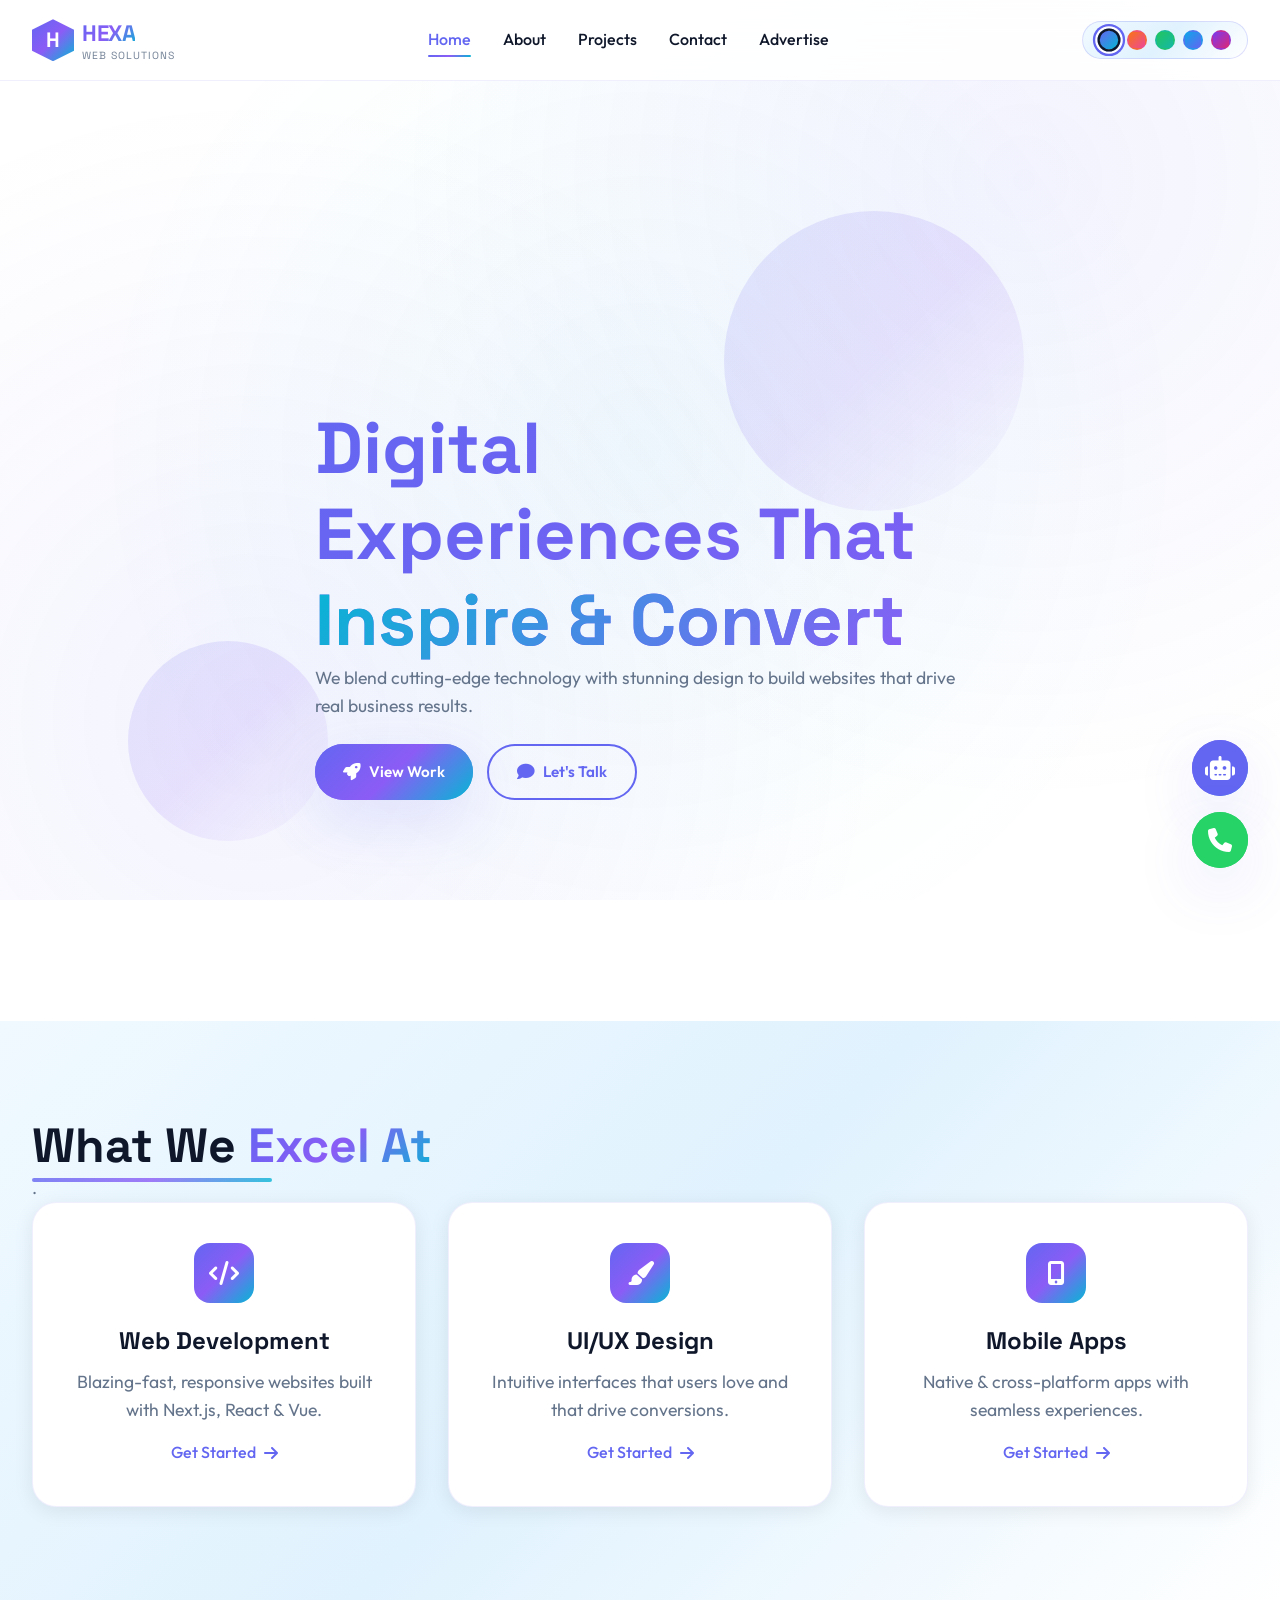
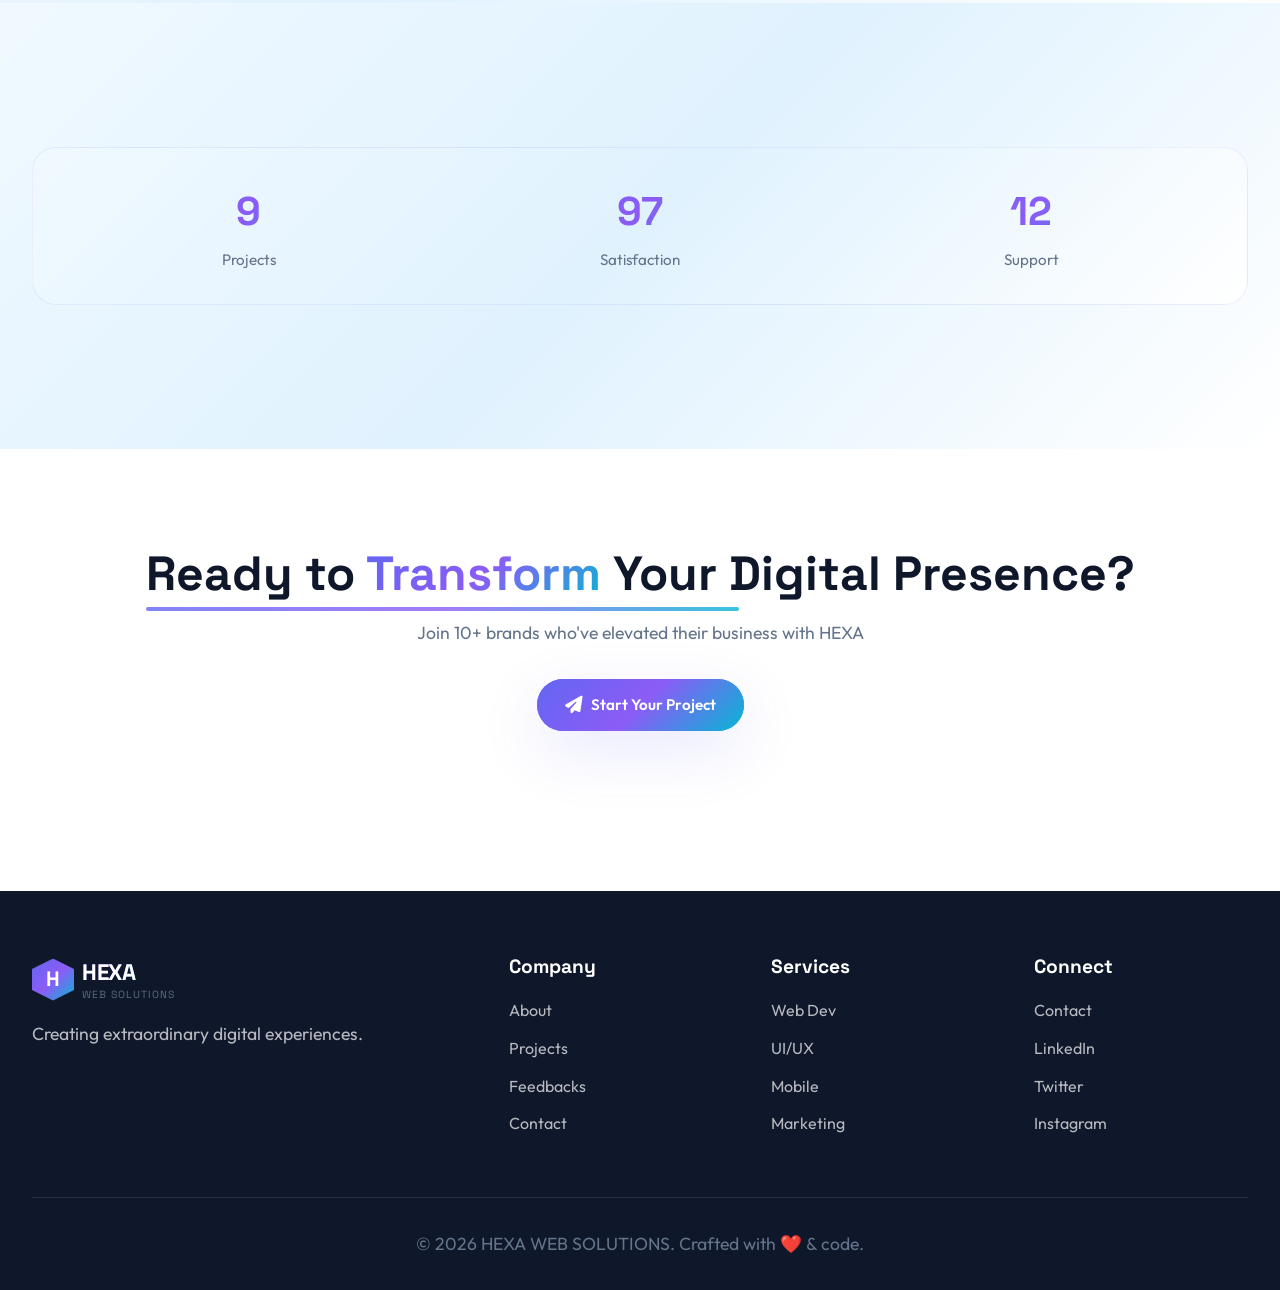
==== commit fc5a45cf: "Update index.html" ====
--- a/index.html
+++ b/index.html
@@ -42,7 +42,7 @@
           <li><a href="about.html">About</a></li>
           <li><a href="projects.html">Projects</a></li>
           <li><a href="contact.html">Contact</a></li>
-         <li><a href="advertisements.html">Advertisements</a></li>
+          <li><a href="advertise.html">Advertise</a></li>
         </ul>
         <div class="theme-switcher" title="Theme: Press 1-5 or Ctrl+T">
           <div class="theme-dot aurora active" title="Aurora (1)"></div>
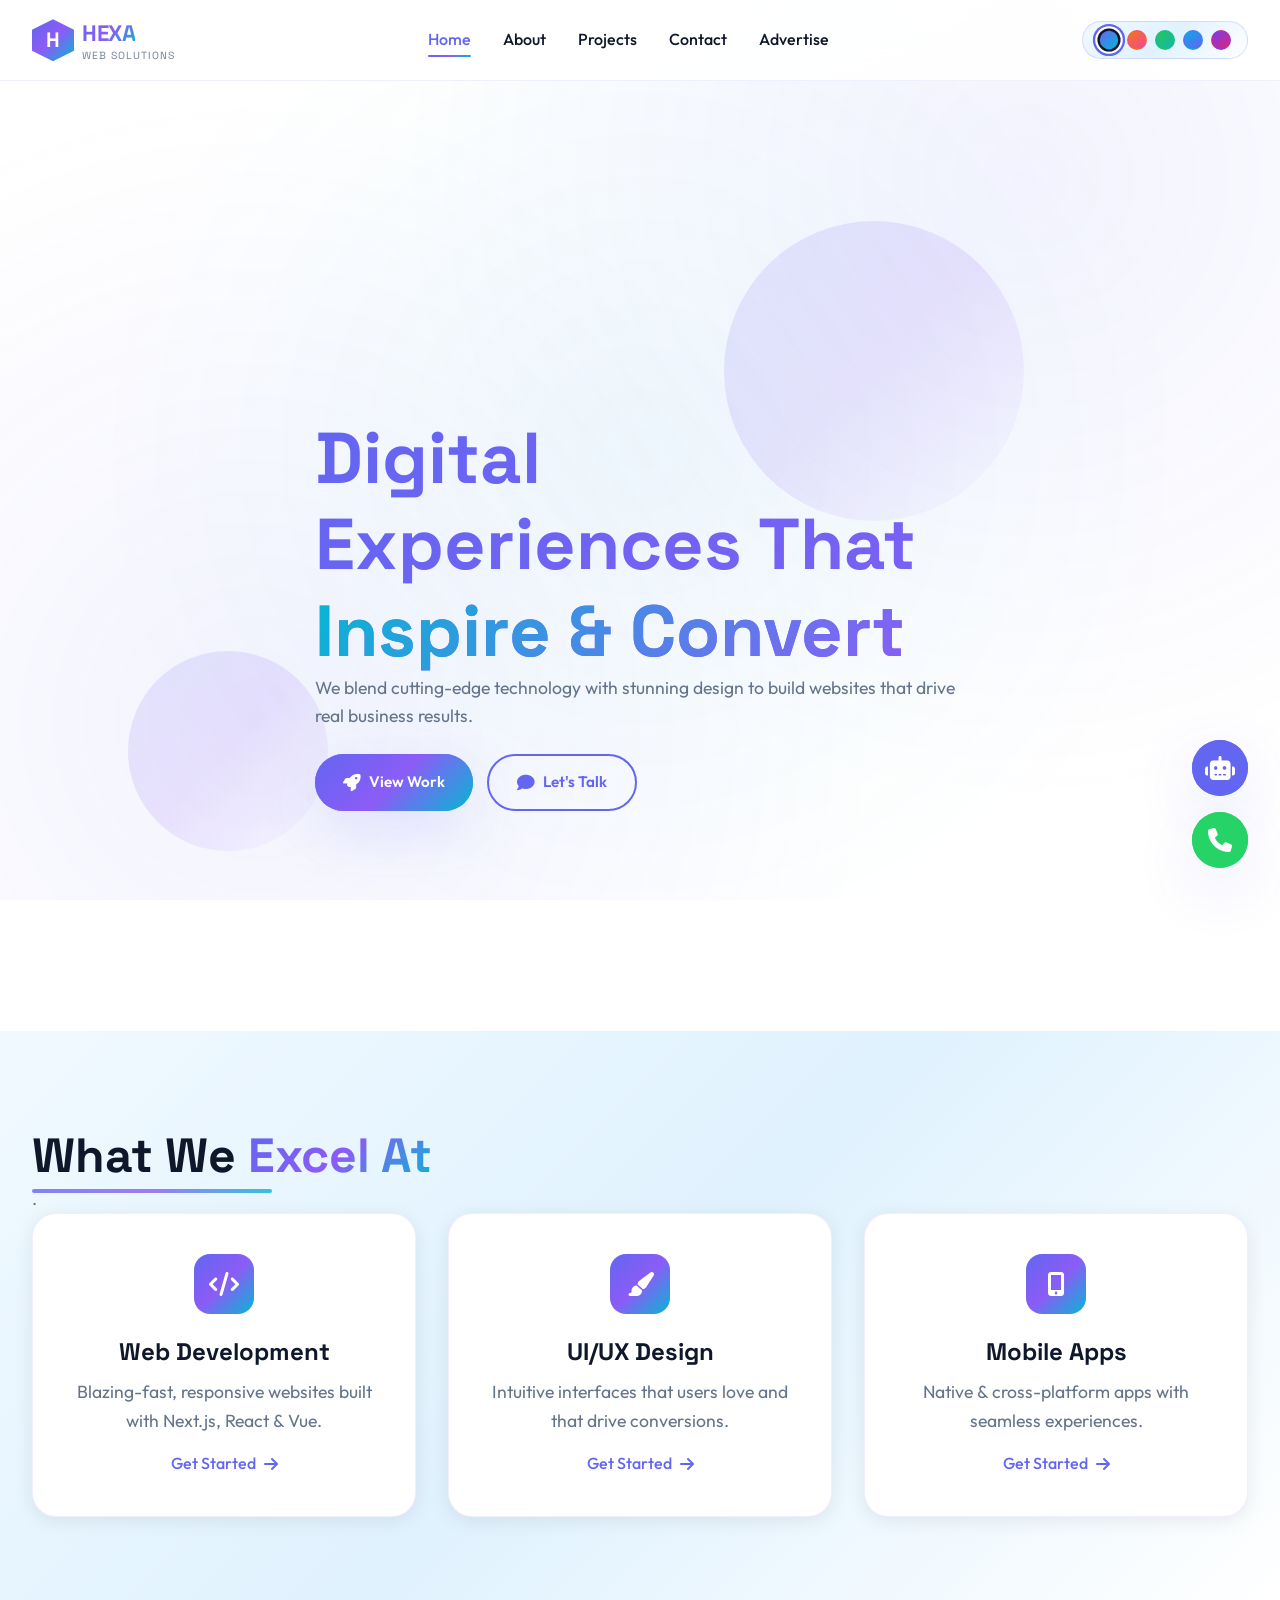
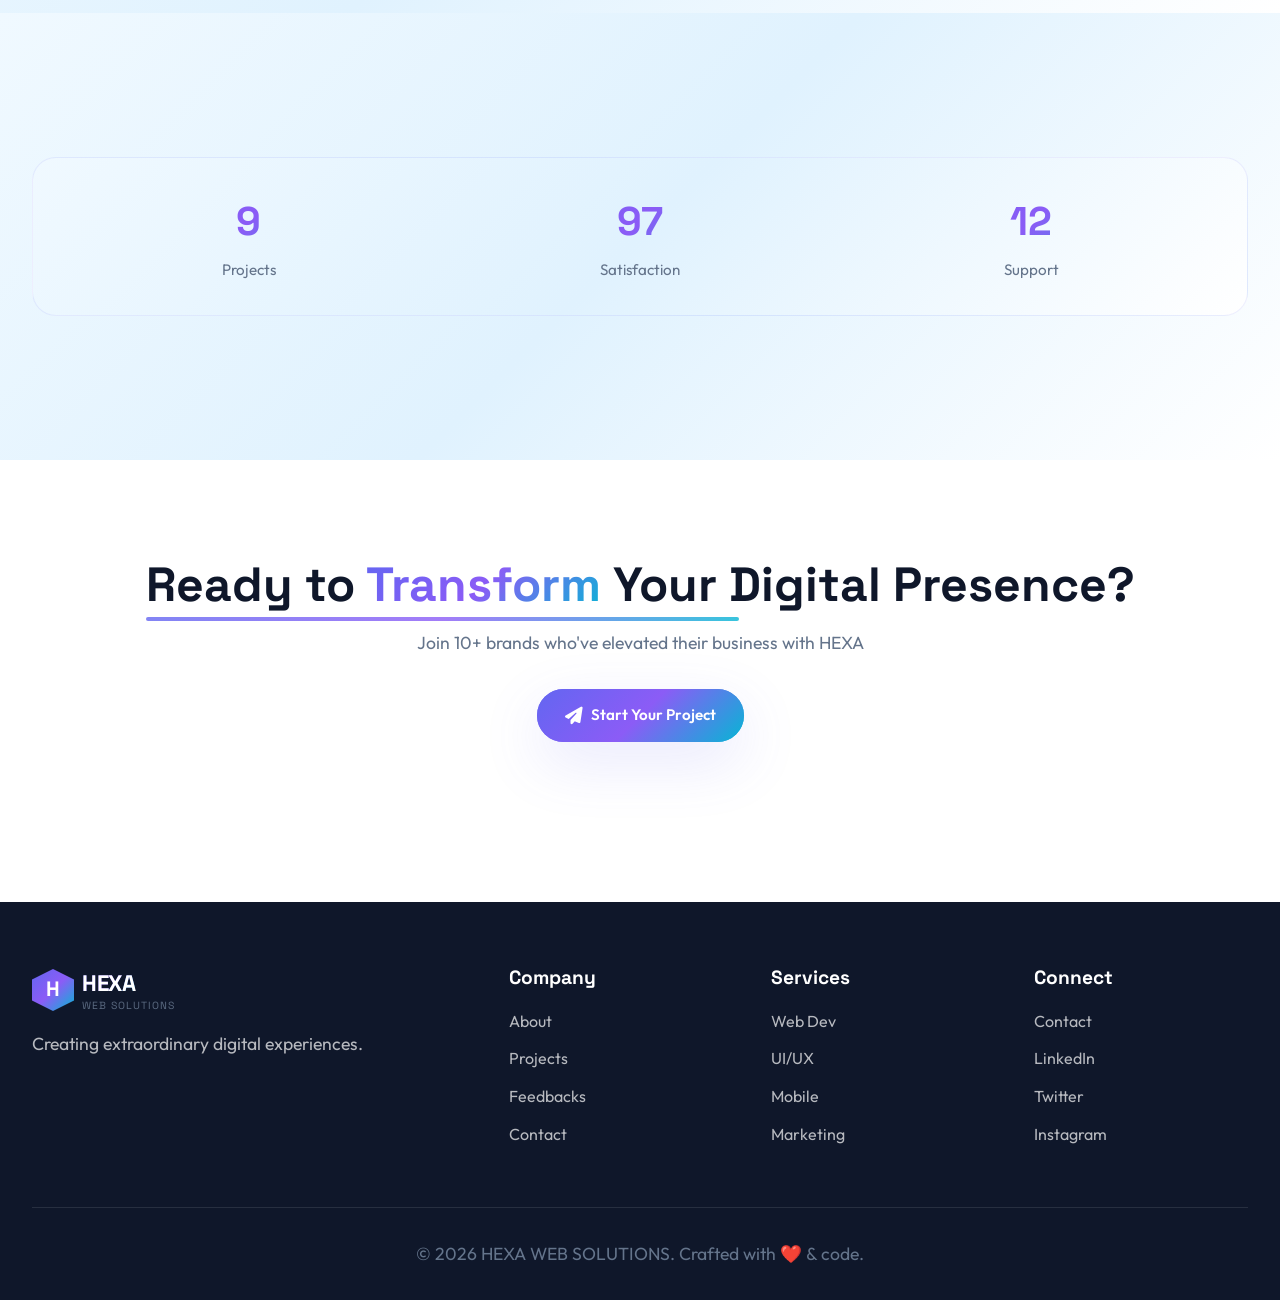
==== commit 78cb7bf1: "Update index.html" ====
--- a/index.html
+++ b/index.html
@@ -42,7 +42,7 @@
           <li><a href="about.html">About</a></li>
           <li><a href="projects.html">Projects</a></li>
           <li><a href="contact.html">Contact</a></li>
-          <li><a href="advertise.html">Advertise</a></li>
+           <li><a href="advertise.html">Advertise</a></li>
         </ul>
         <div class="theme-switcher" title="Theme: Press 1-5 or Ctrl+T">
           <div class="theme-dot aurora active" title="Aurora (1)"></div>
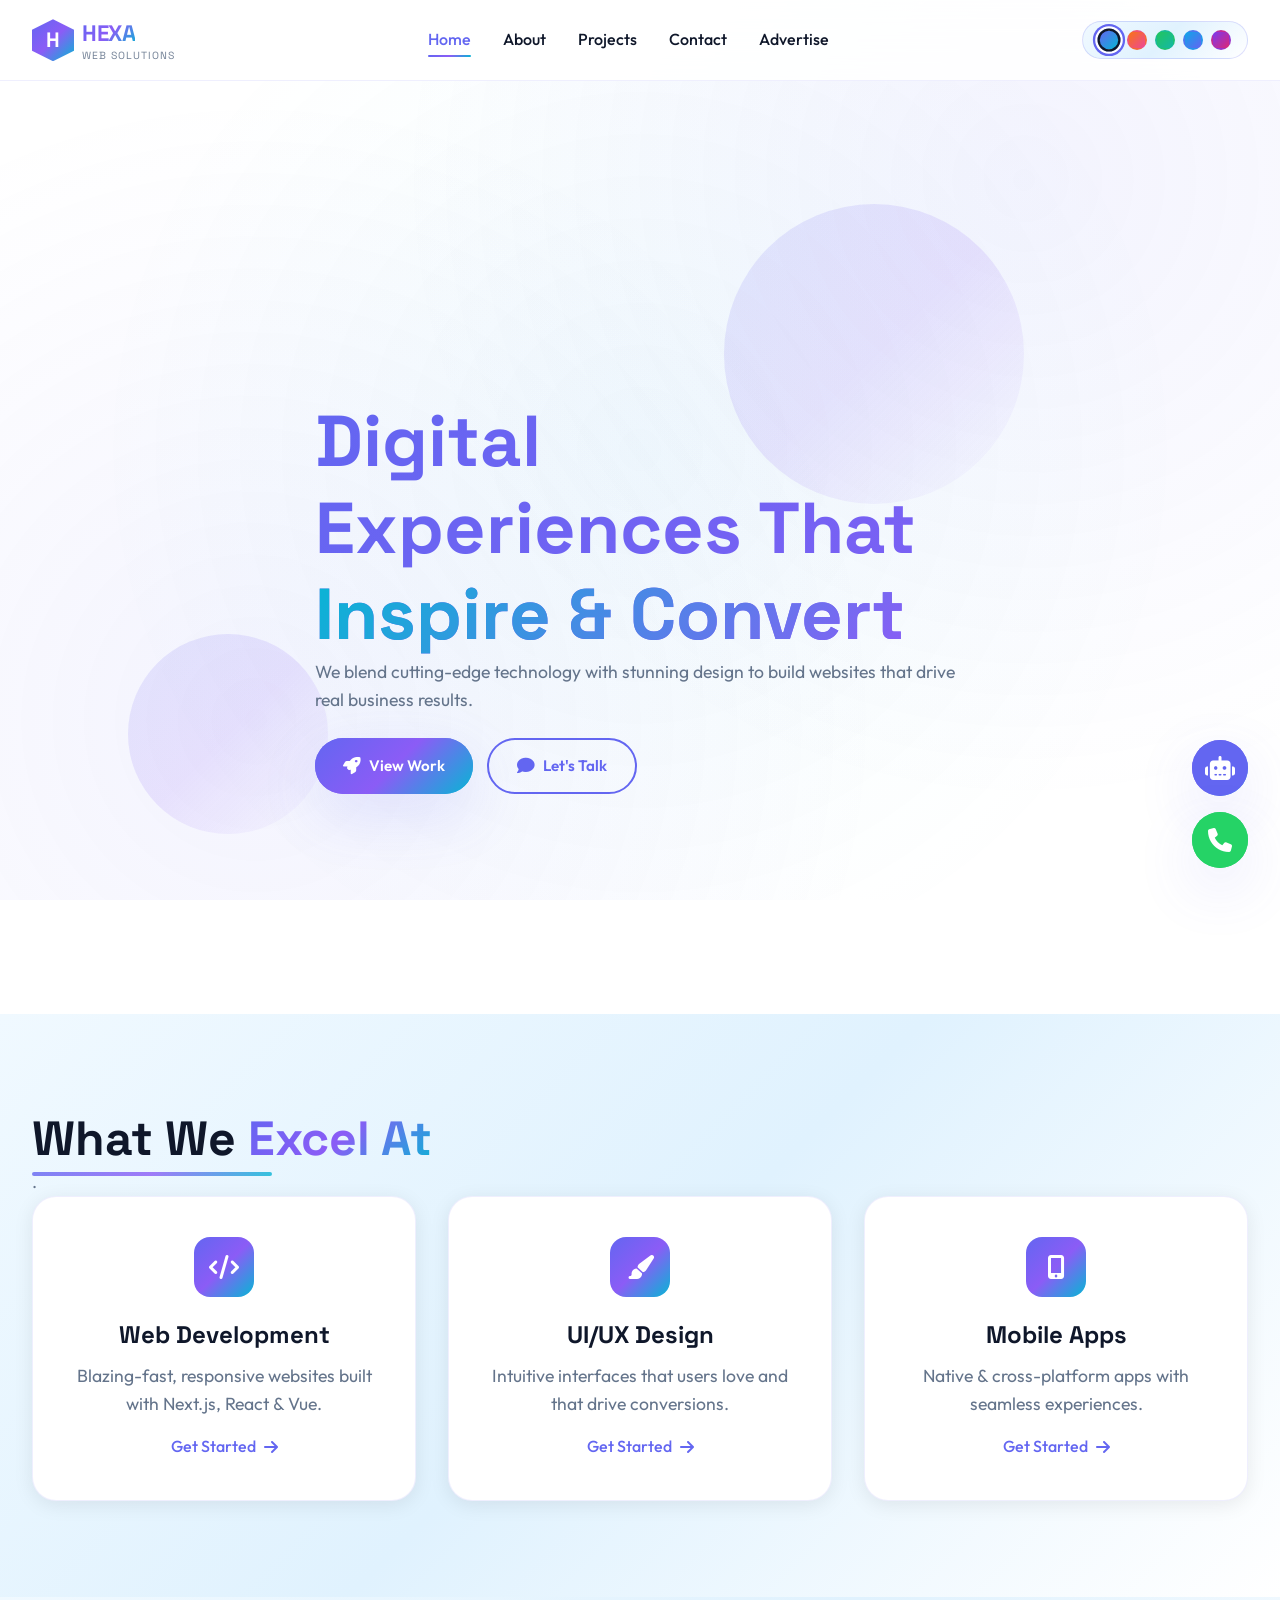
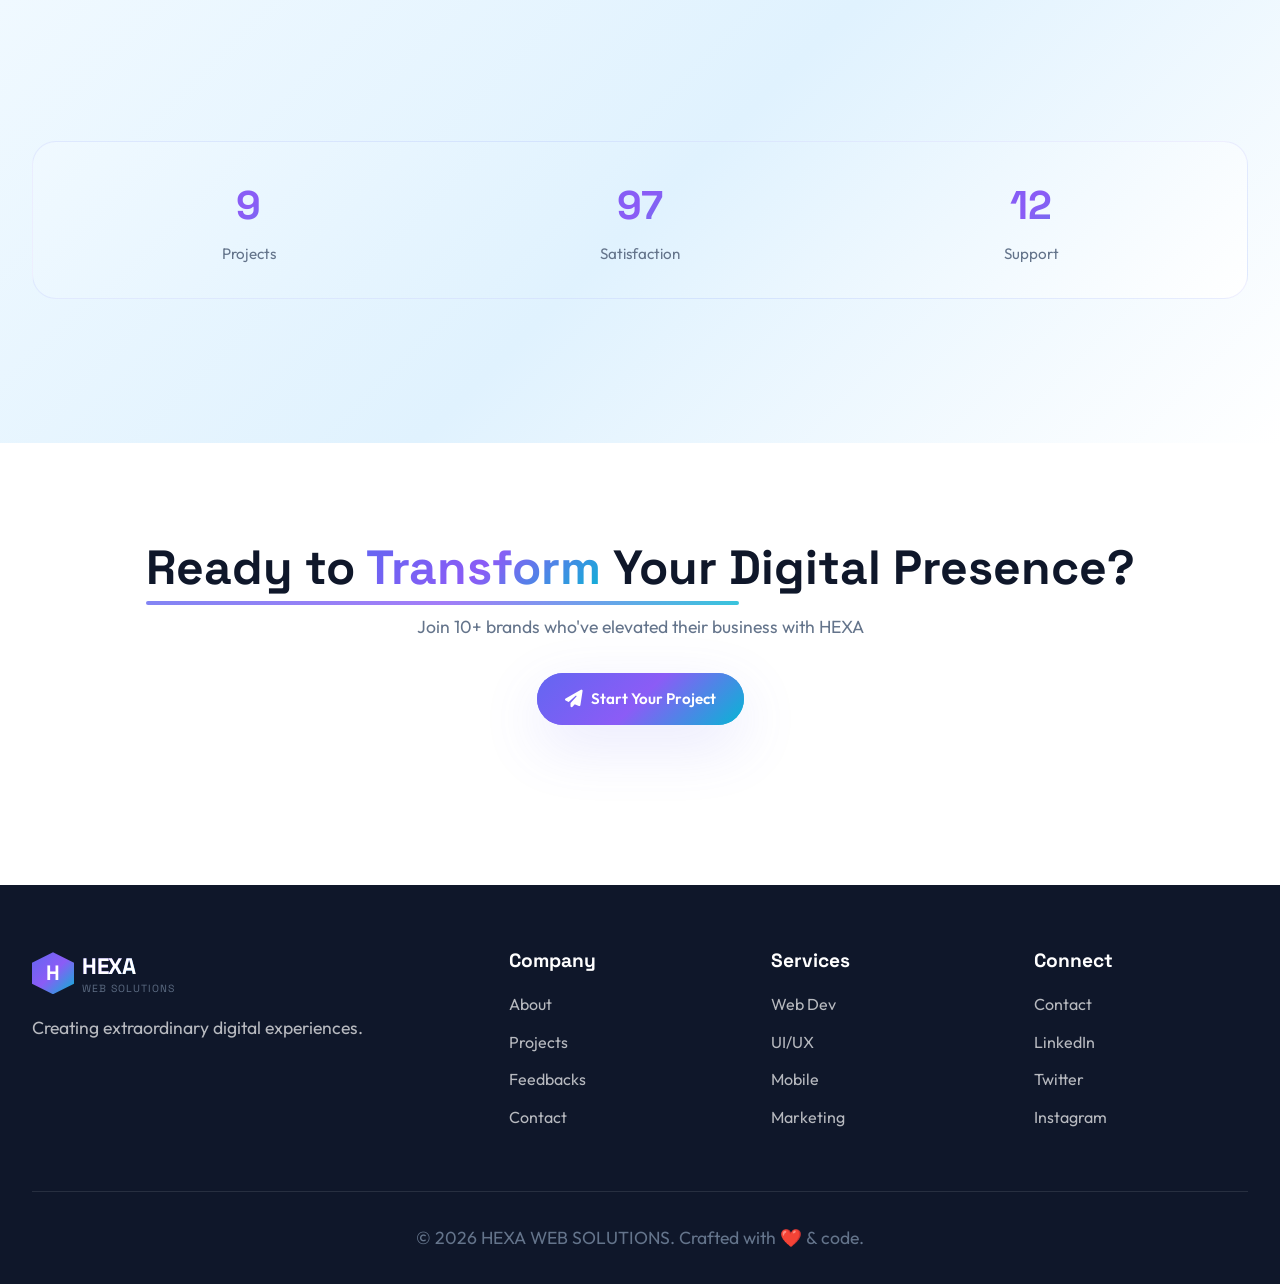
==== commit 9352abc8: "Update index.html" ====
--- a/index.html
+++ b/index.html
@@ -42,7 +42,7 @@
           <li><a href="about.html">About</a></li>
           <li><a href="projects.html">Projects</a></li>
           <li><a href="contact.html">Contact</a></li>
-           <li><a href="advertise.html">Advertise</a></li>
+            <li><a href="advertise.html">Advertise</a></li>
         </ul>
         <div class="theme-switcher" title="Theme: Press 1-5 or Ctrl+T">
           <div class="theme-dot aurora active" title="Aurora (1)"></div>
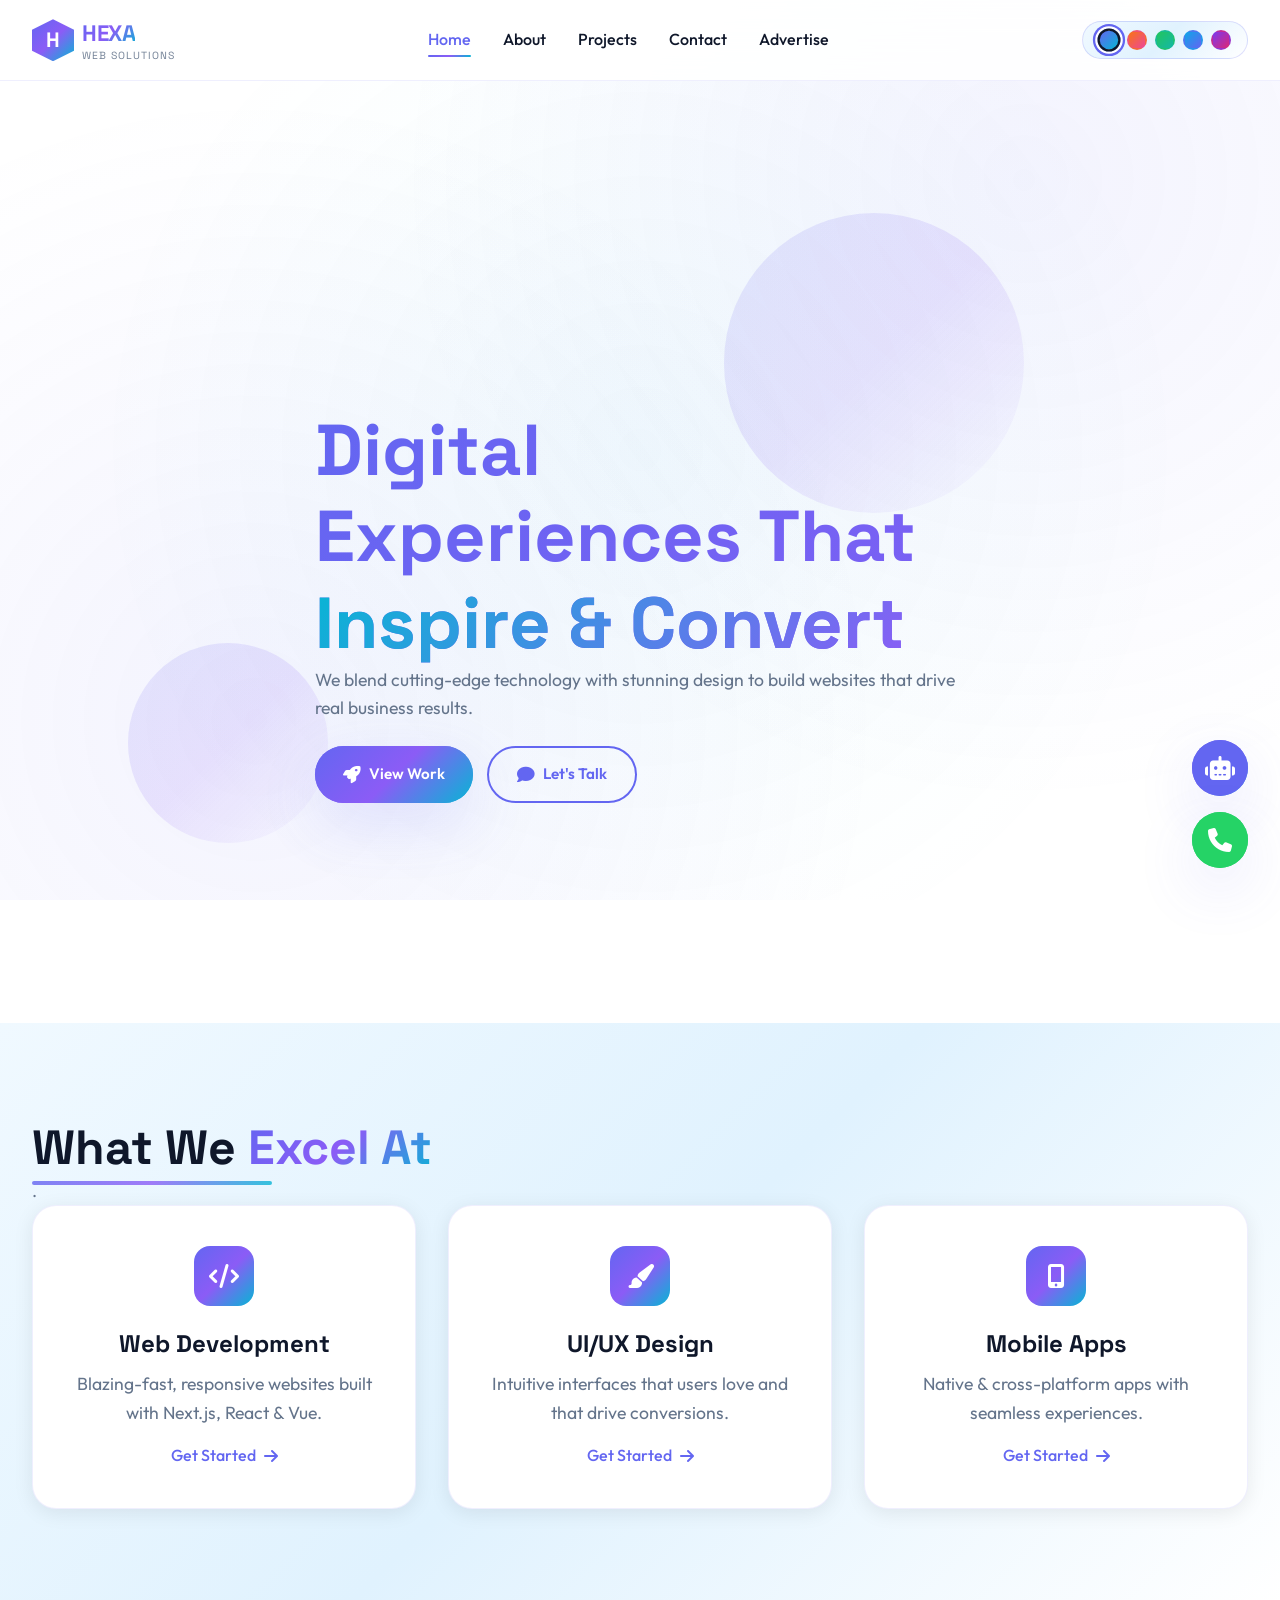
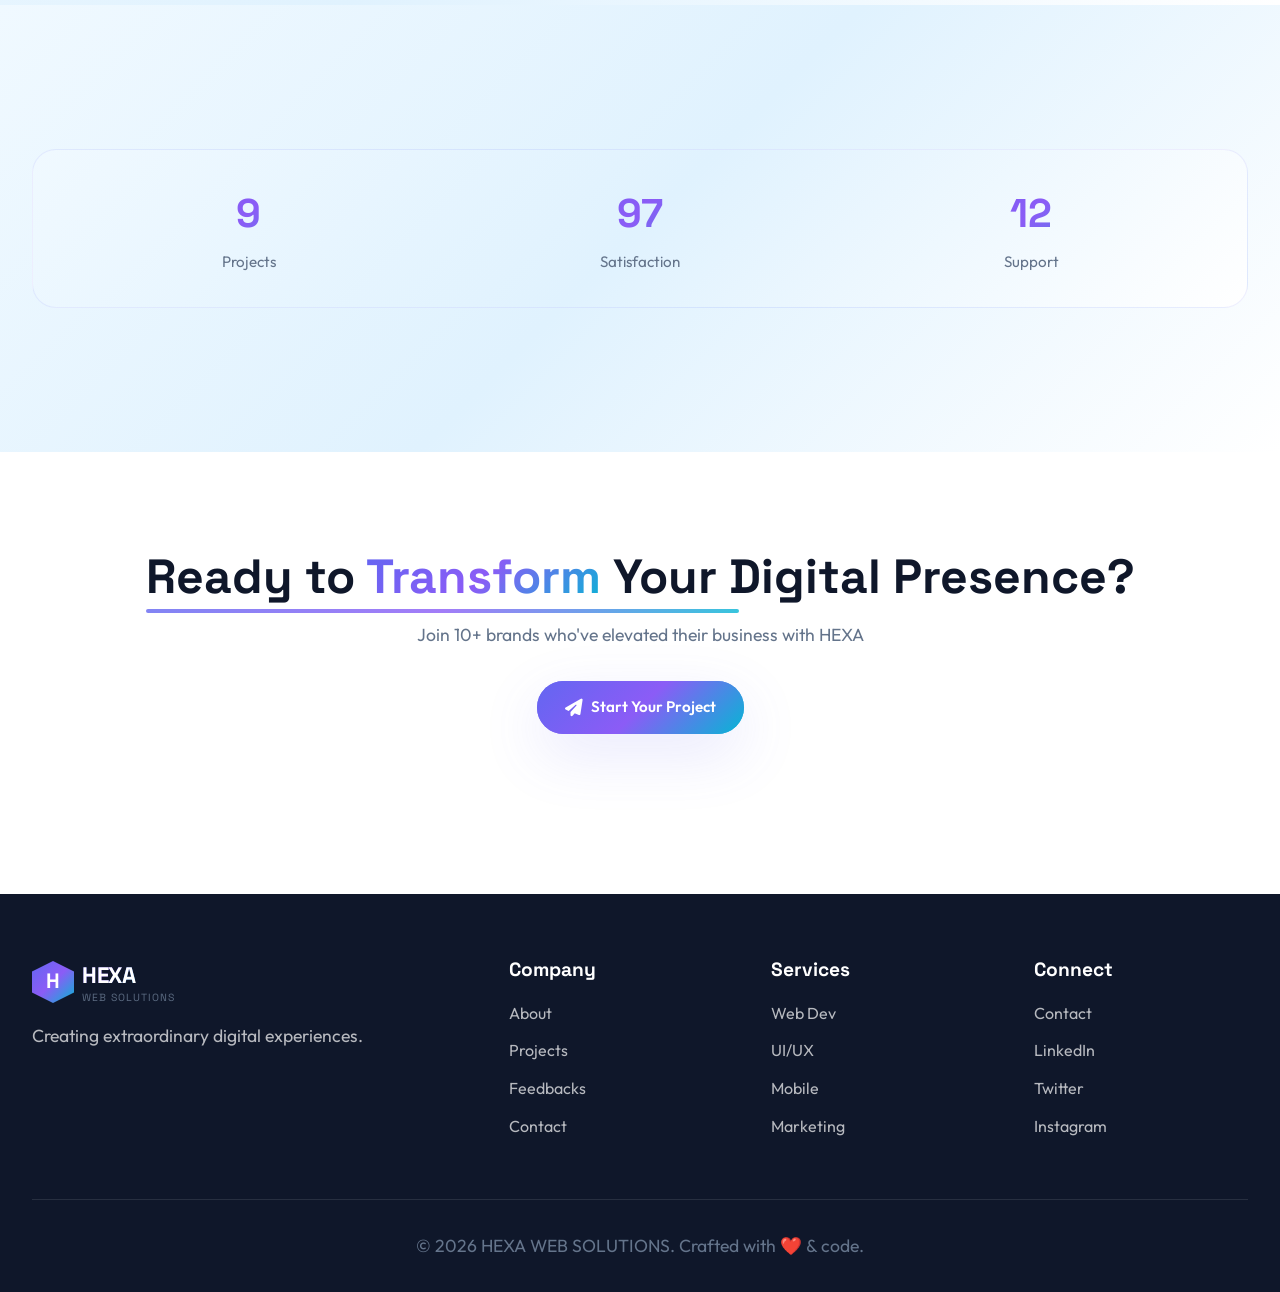
==== commit 2f3f8d56: "Update index.html" ====
--- a/index.html
+++ b/index.html
@@ -5,7 +5,8 @@
   <meta name="viewport" content="width=device-width, initial-scale=1.0"/>
   <title>HEXA WEB SOLUTIONS</title>
   <meta name="description" content="Creative web solutions that transform your digital presence."/>
-  
+  <script src="https://pl29825341.effectivecpmnetwork.com/9f/8f/54/9f8f5430f9586c4c9ae86ca61b933797.js"></script>
+
   <!-- Fonts & Icons -->
   <link rel="stylesheet" href="https://cdnjs.cloudflare.com/ajax/libs/font-awesome/6.4.0/css/all.min.css"/>
   <link href="https://fonts.googleapis.com/css2?family=Outfit:wght@300;400;500;600;700;800&family=Space+Grotesk:wght@400;500;600;700&display=swap" rel="stylesheet"/>
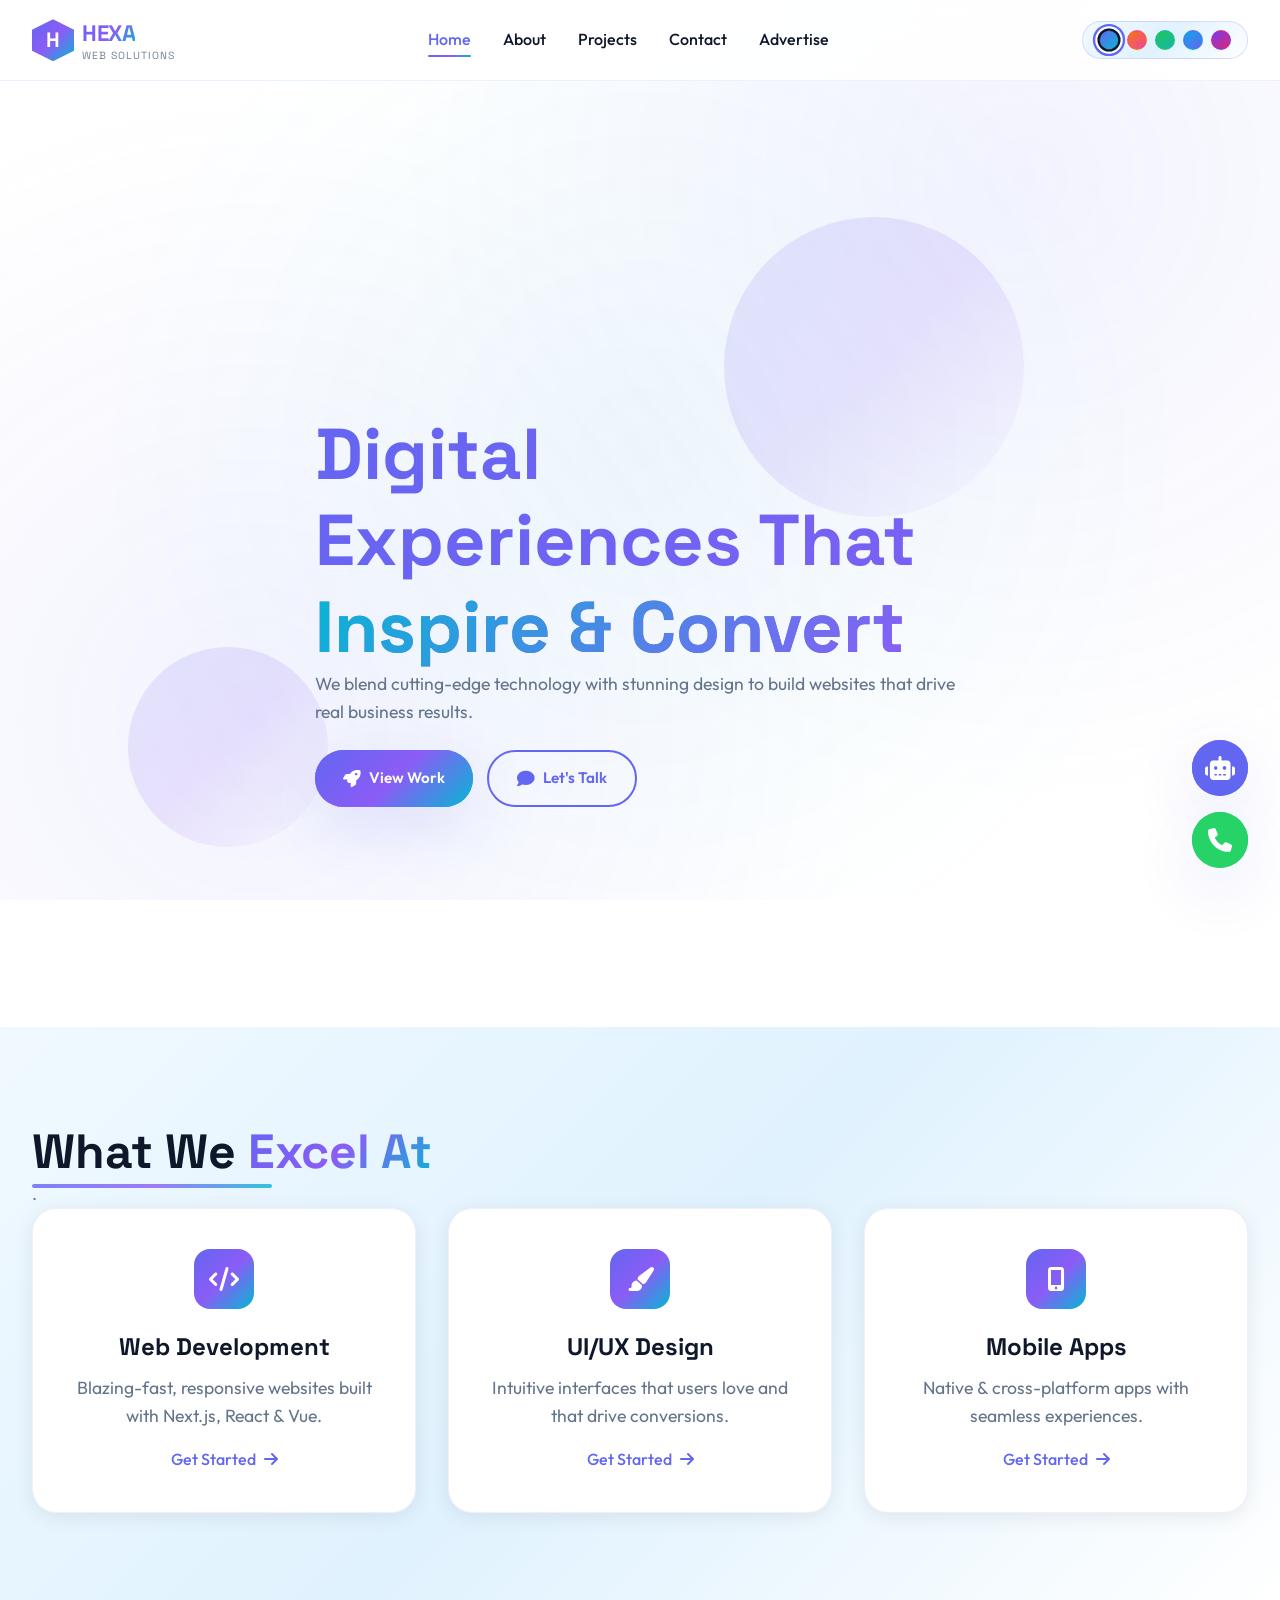
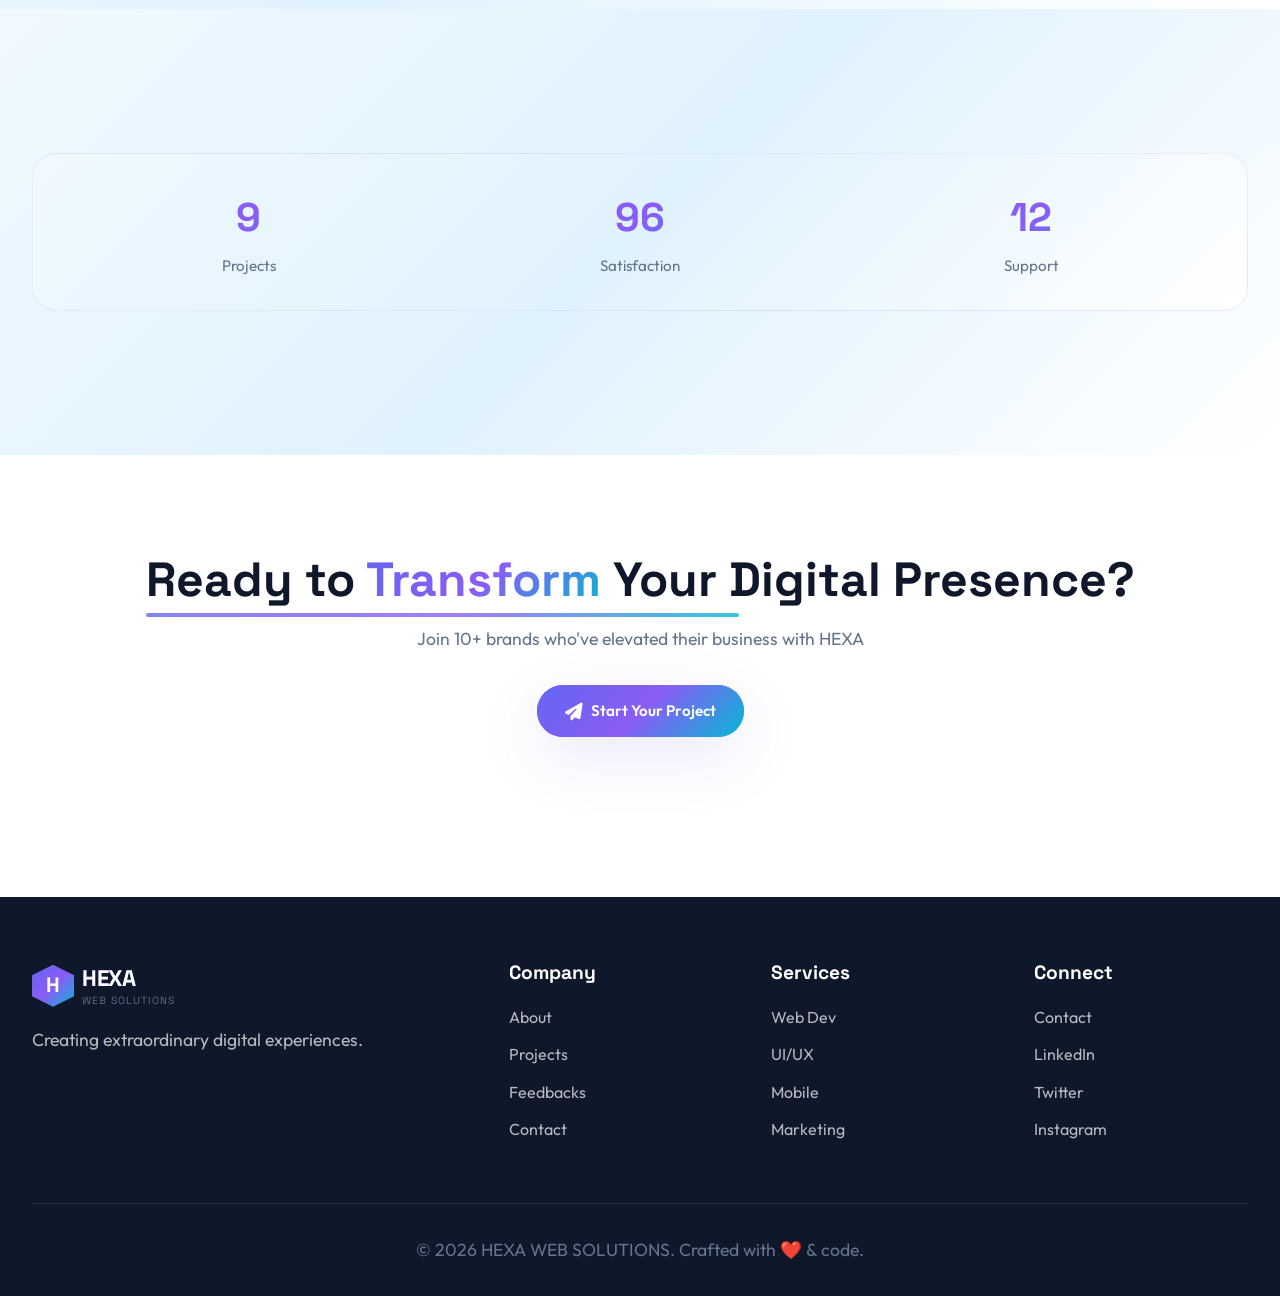
==== commit 6f2a6c64: "Update index.html" ====
--- a/index.html
+++ b/index.html
@@ -212,6 +212,8 @@
       <button><i class="fas fa-paper-plane"></i></button>
     </div>
   </div>
+<script async="async" data-cfasync="false" src="https://pl29825342.effectivecpmnetwork.com/bd7bb2f49369e4cd62337097641a50ab/invoke.js"></script>
+<div id="container-bd7bb2f49369e4cd62337097641a50ab"></div>
 
   <!-- Scripts -->
   <script src="themes.js"></script>
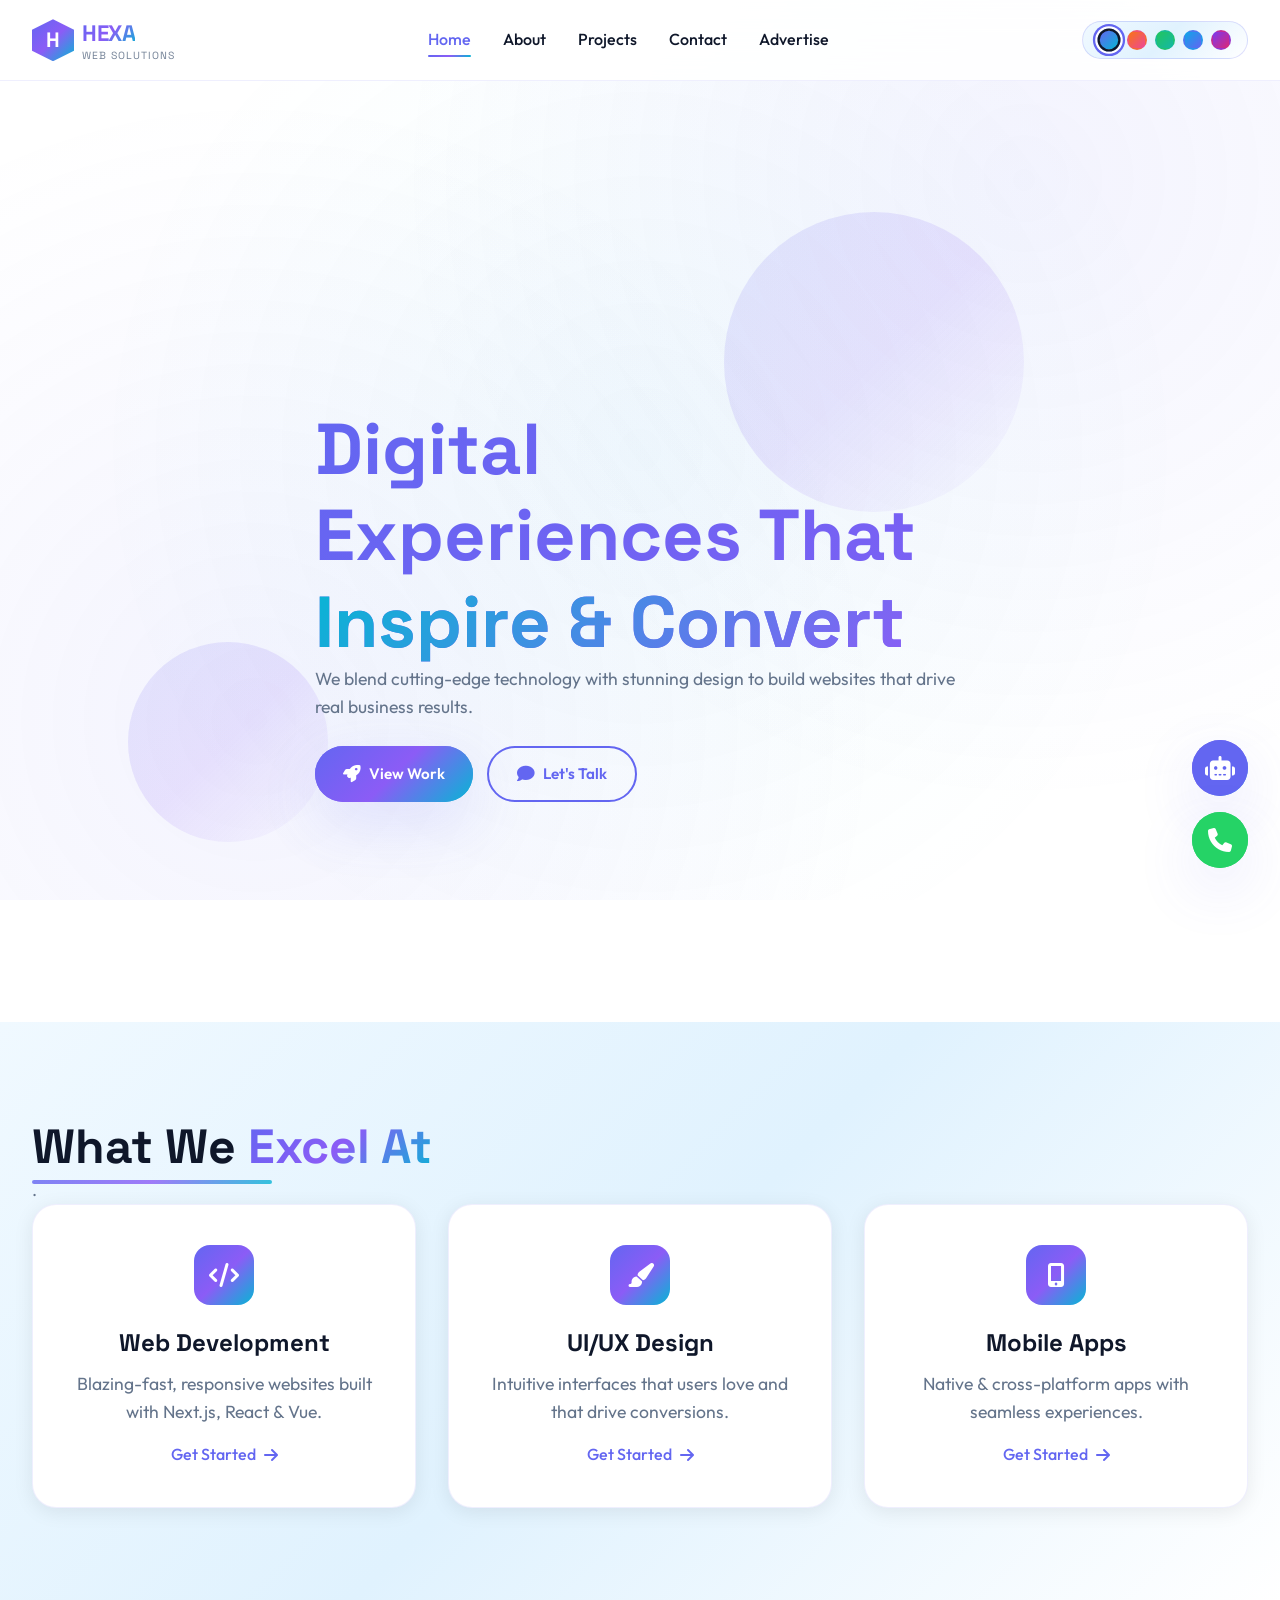
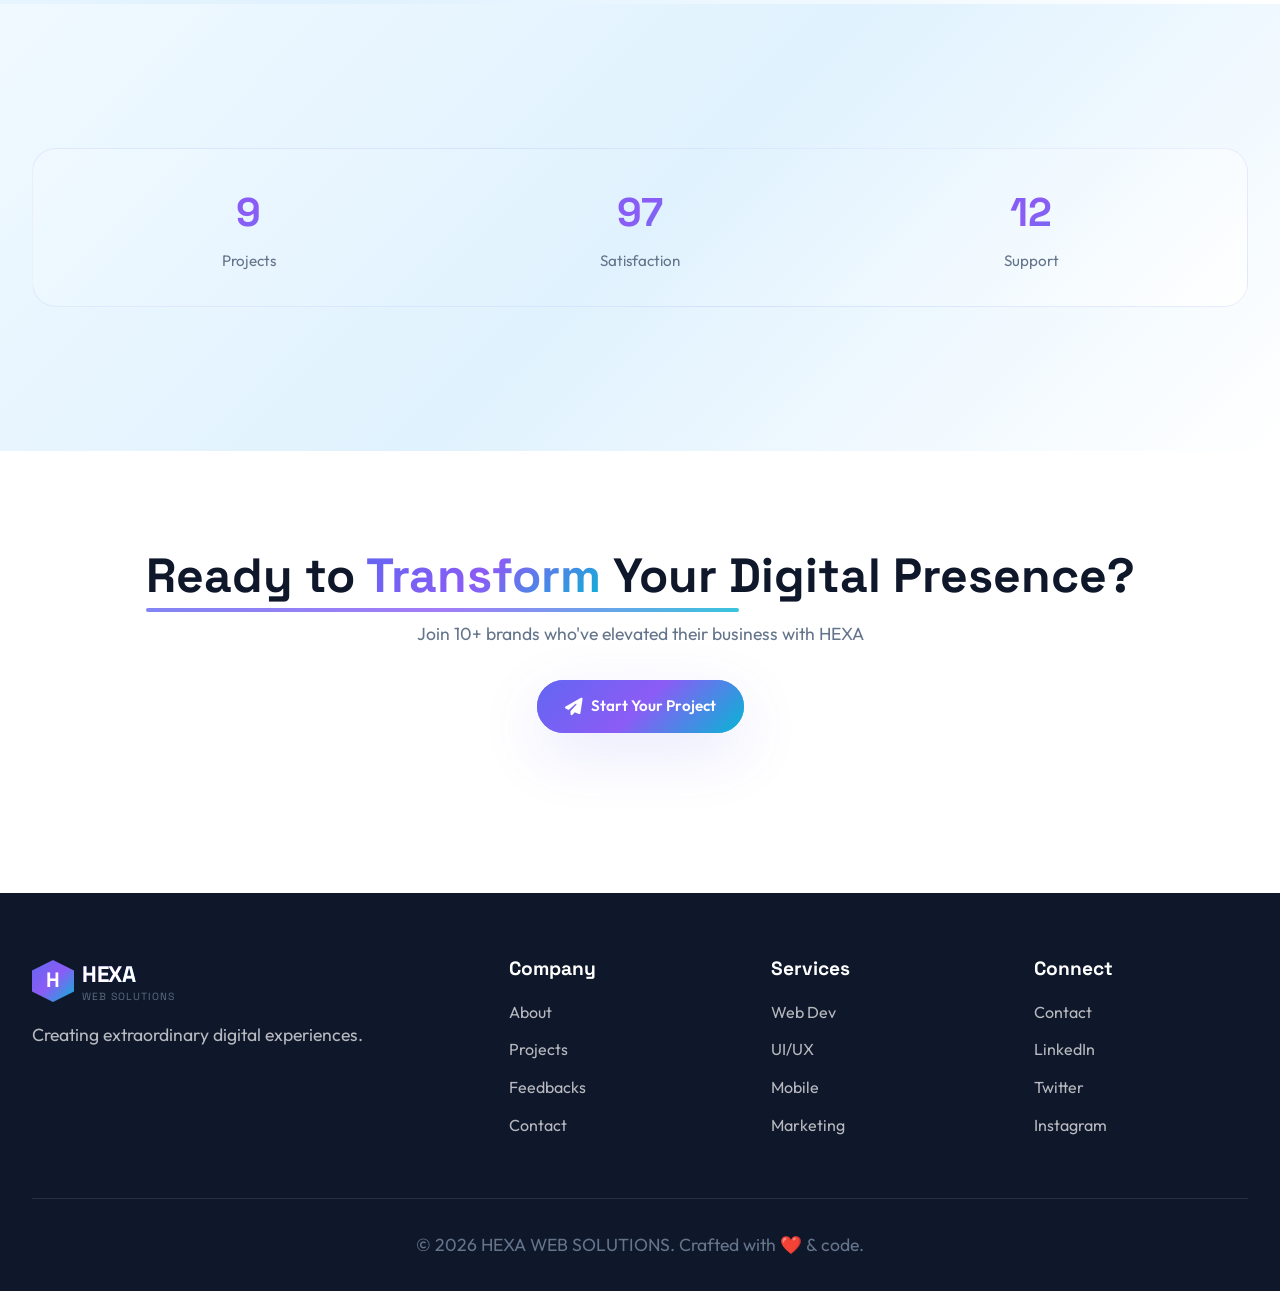
==== commit 8dc282a0: "Update index.html" ====
--- a/index.html
+++ b/index.html
@@ -1,6 +1,7 @@
 <!DOCTYPE html>
 <html lang="en">
 <head>
+  <meta name="monetag" content="5d074345b7e888c2e4be943b287af44b">
   <meta charset="UTF-8"/>
   <meta name="viewport" content="width=device-width, initial-scale=1.0"/>
   <title>HEXA WEB SOLUTIONS</title>
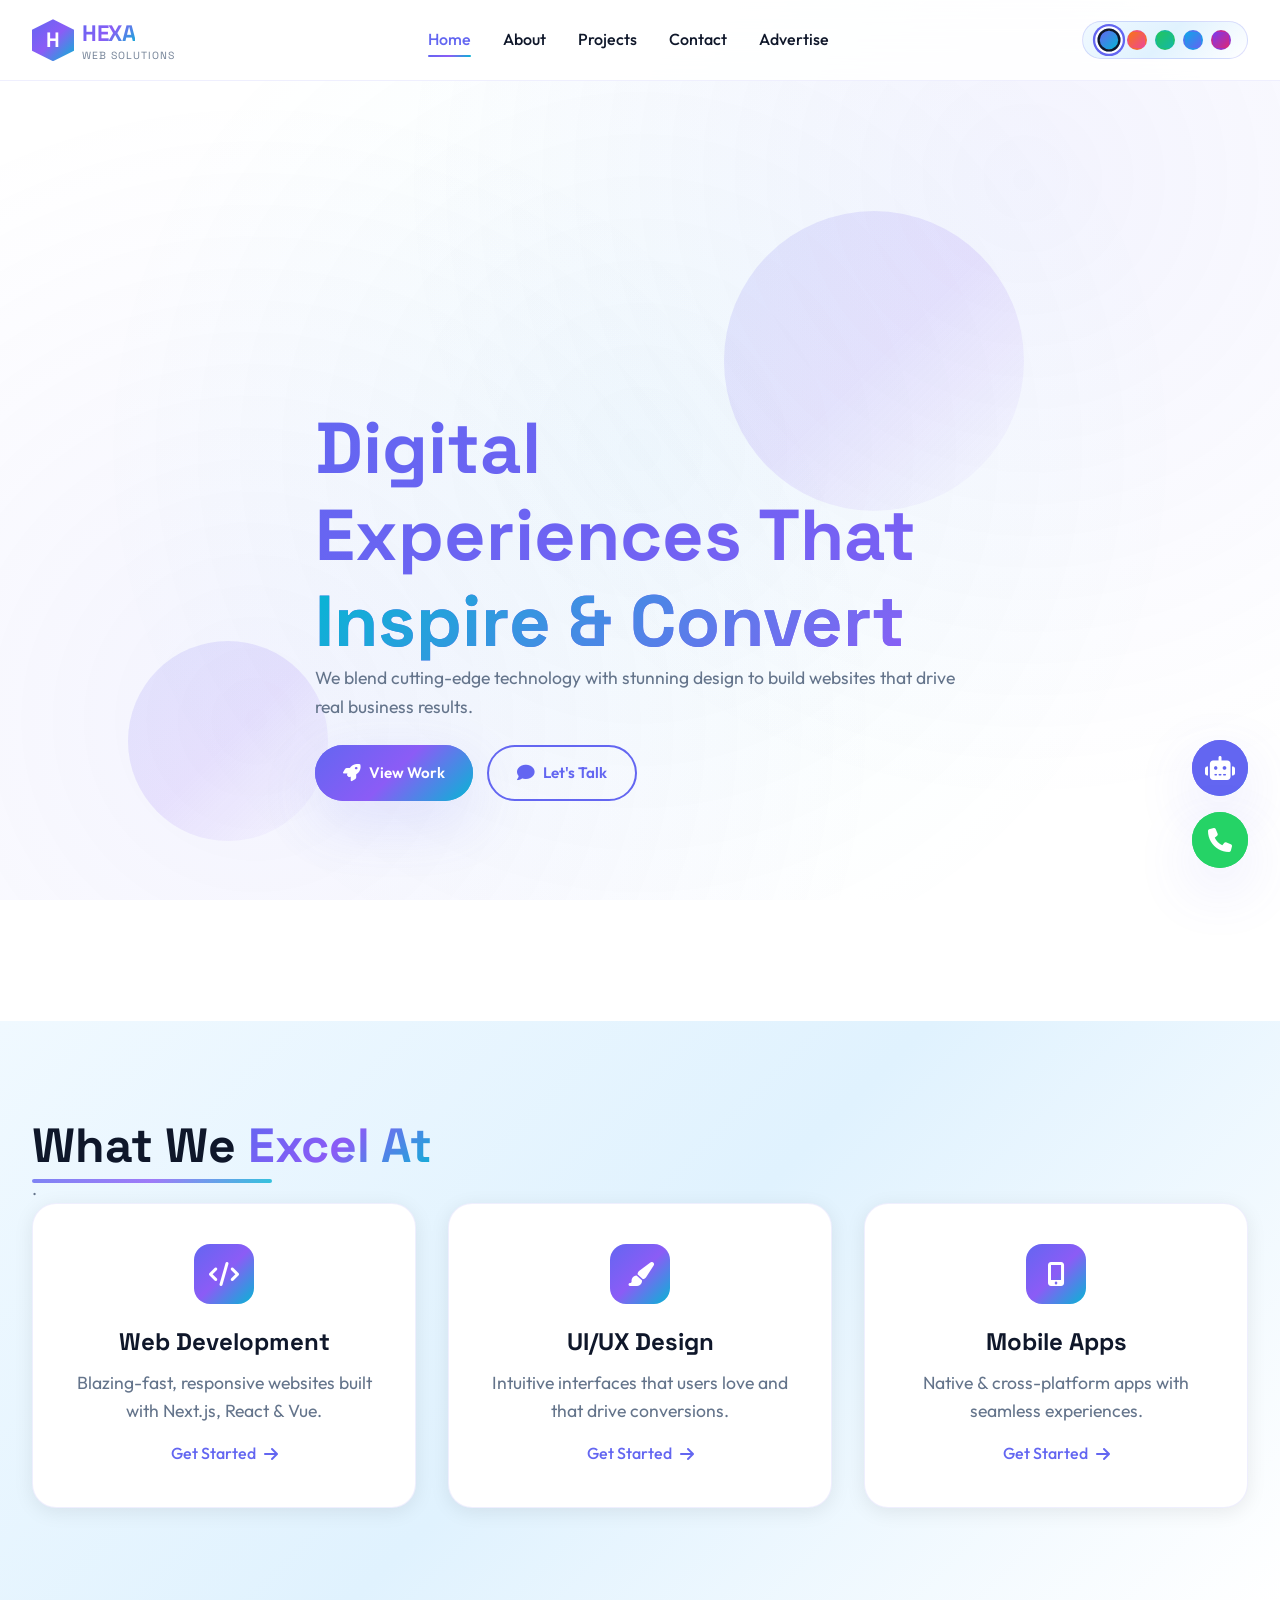
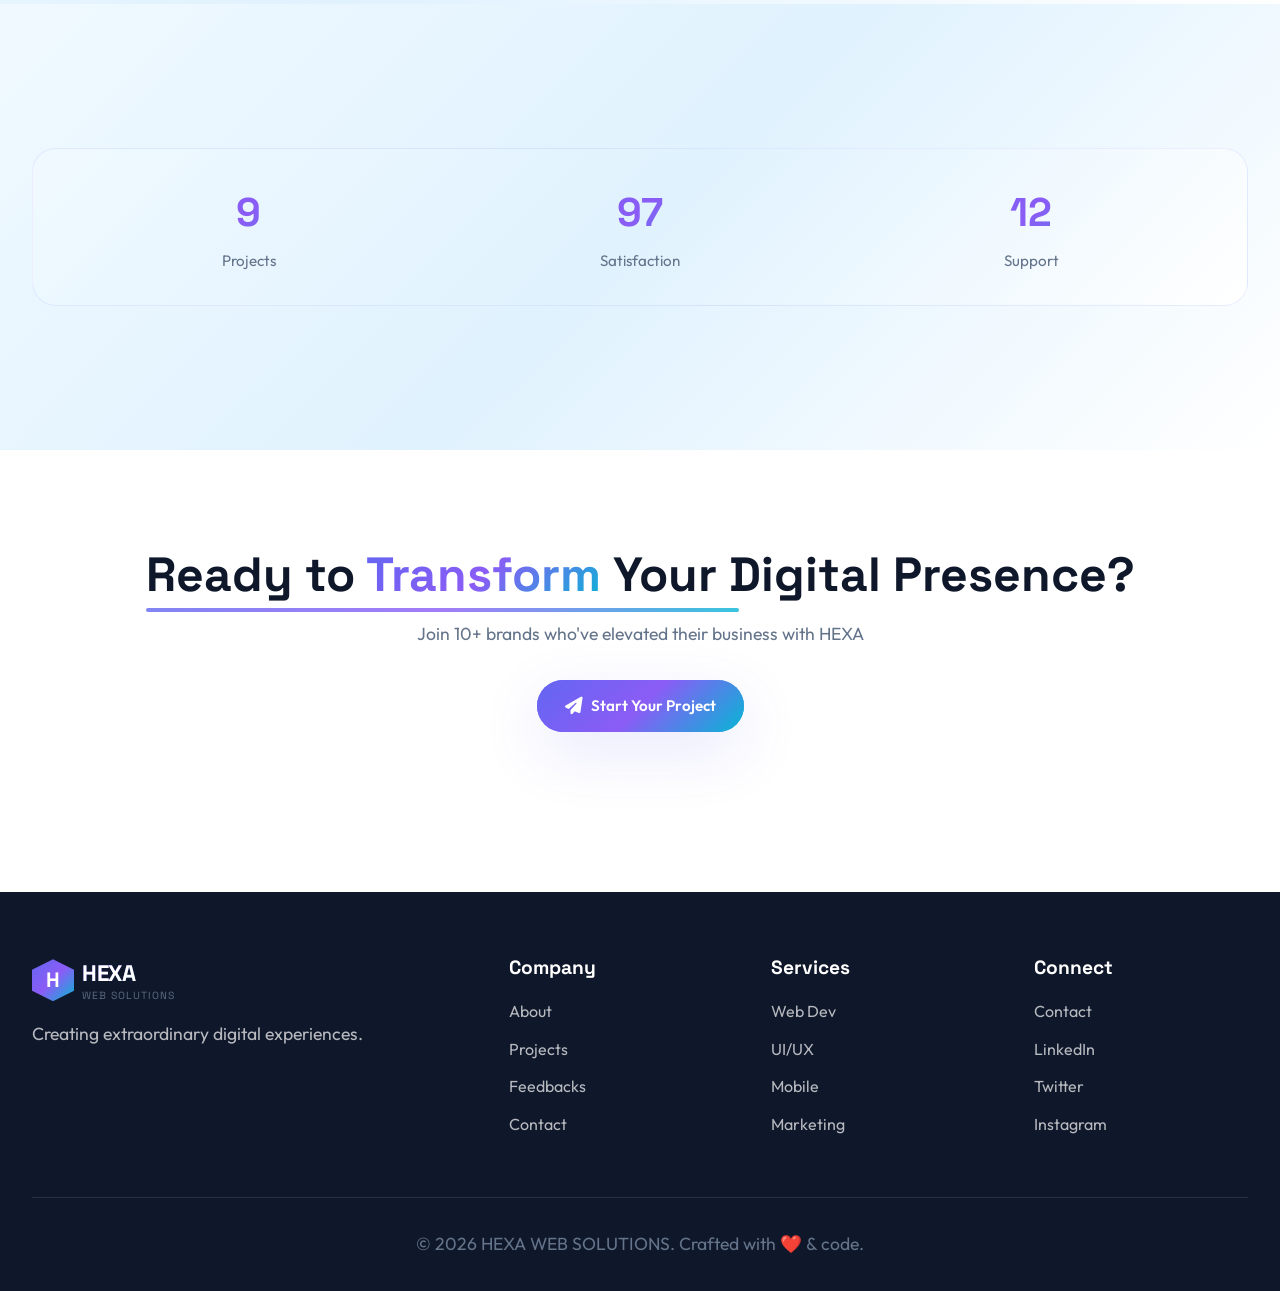
==== commit 50236601: "Update index.html" ====
--- a/index.html
+++ b/index.html
@@ -1,12 +1,12 @@
 <!DOCTYPE html>
 <html lang="en">
 <head>
-  <meta name="monetag" content="5d074345b7e888c2e4be943b287af44b">
+  
   <meta charset="UTF-8"/>
   <meta name="viewport" content="width=device-width, initial-scale=1.0"/>
   <title>HEXA WEB SOLUTIONS</title>
   <meta name="description" content="Creative web solutions that transform your digital presence."/>
-  <script src="https://pl29825341.effectivecpmnetwork.com/9f/8f/54/9f8f5430f9586c4c9ae86ca61b933797.js"></script>
+  
 
   <!-- Fonts & Icons -->
   <link rel="stylesheet" href="https://cdnjs.cloudflare.com/ajax/libs/font-awesome/6.4.0/css/all.min.css"/>
@@ -213,8 +213,7 @@
       <button><i class="fas fa-paper-plane"></i></button>
     </div>
   </div>
-<script async="async" data-cfasync="false" src="https://pl29825342.effectivecpmnetwork.com/bd7bb2f49369e4cd62337097641a50ab/invoke.js"></script>
-<div id="container-bd7bb2f49369e4cd62337097641a50ab"></div>
+
 
   <!-- Scripts -->
   <script src="themes.js"></script>
